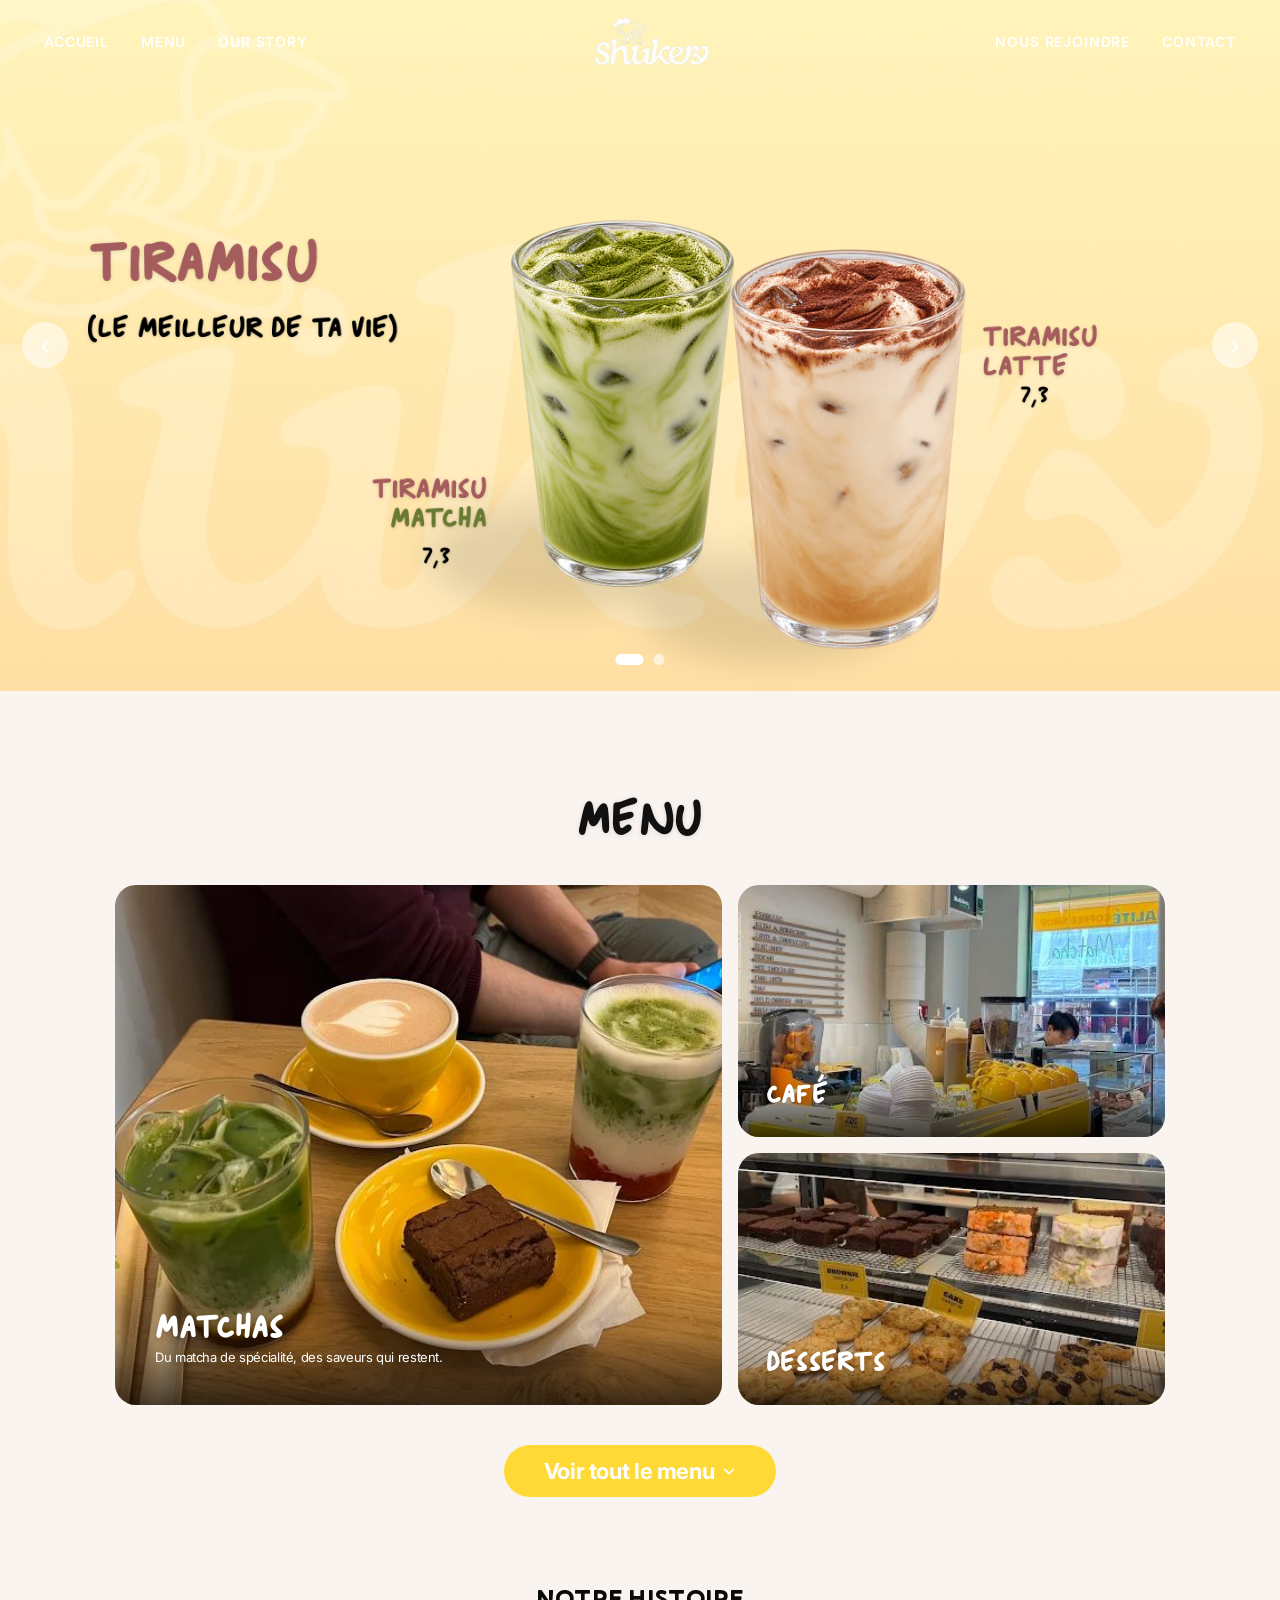
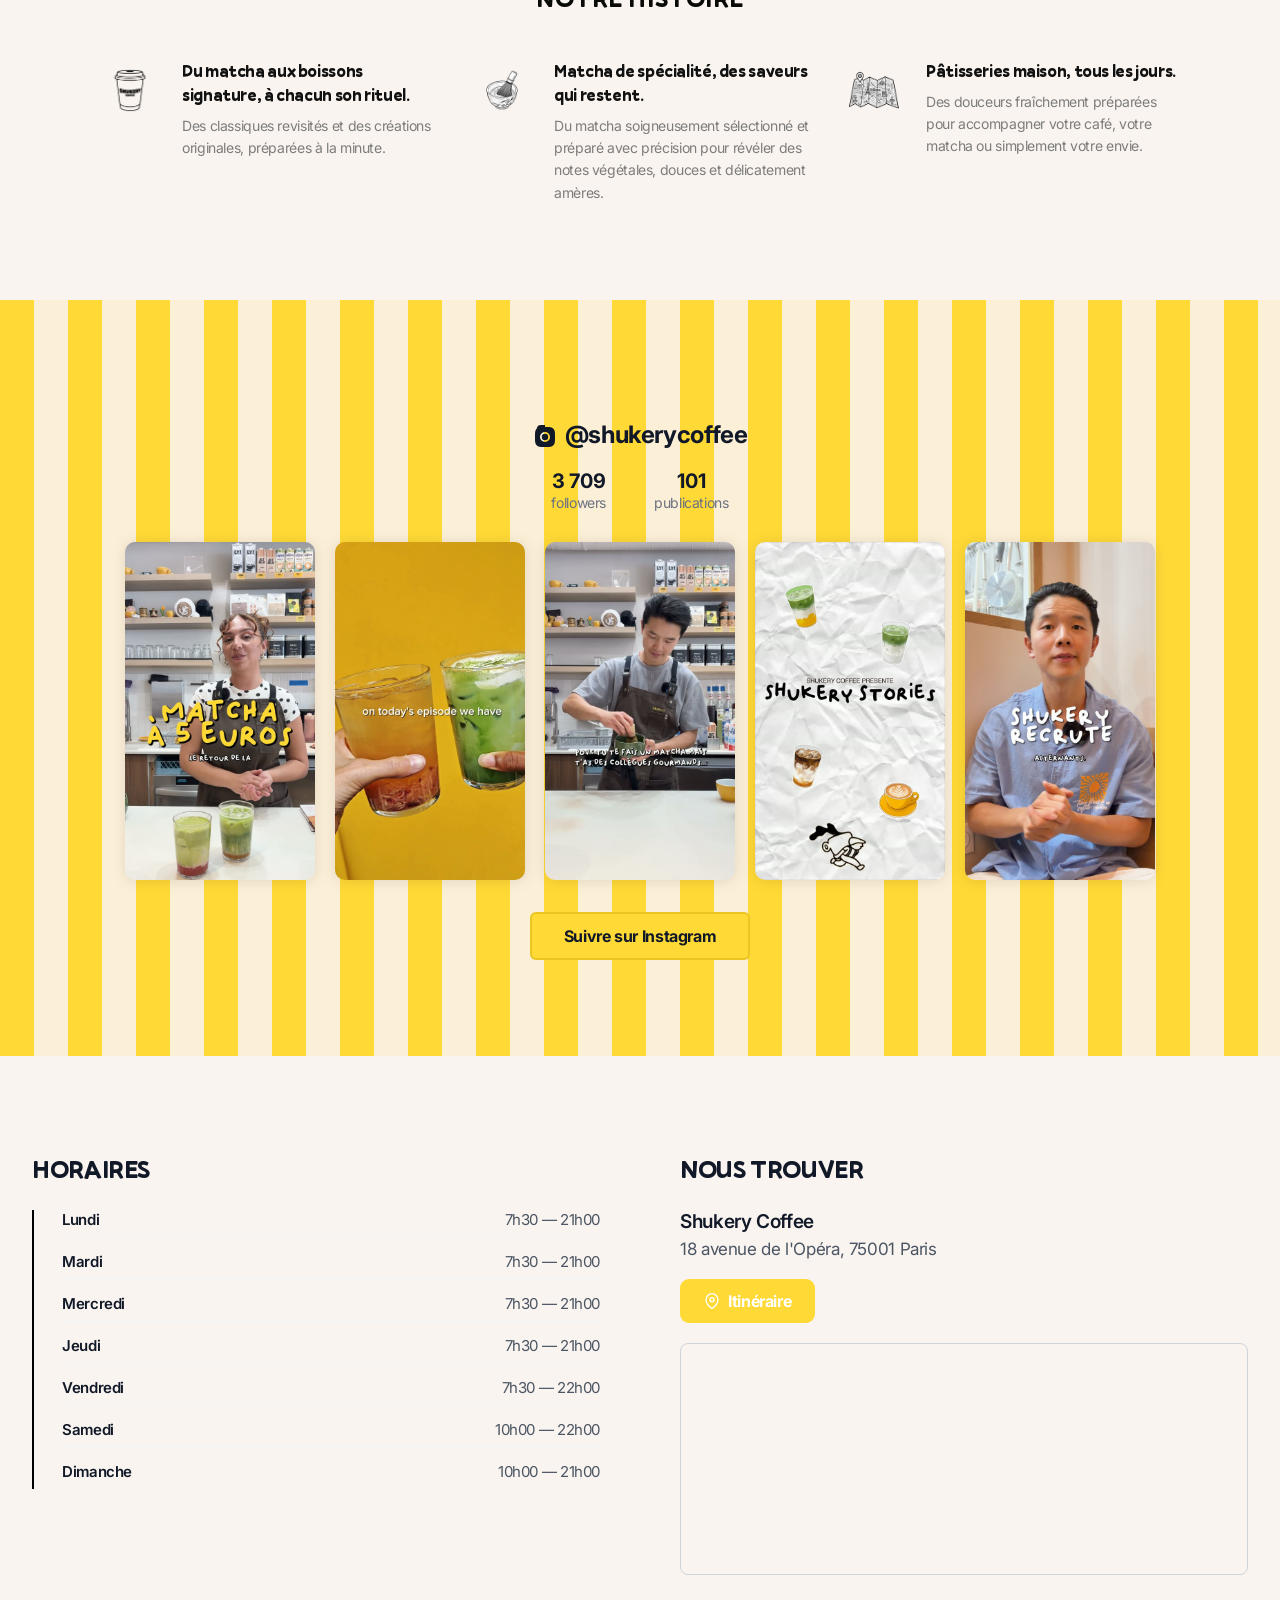
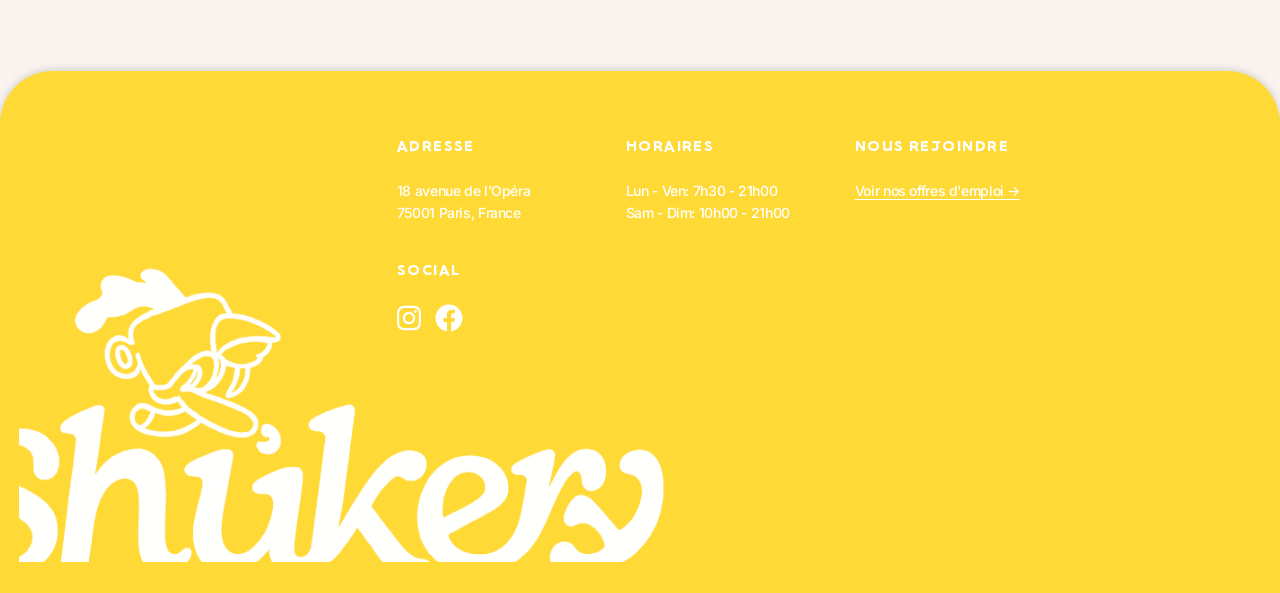
==== index.html @ 0cf53f8f "Footer : ajout colonne "Nous rejoindre" (lien vers page recrutement) - Nouvelle colonne "Nous rejoin" ====
<!DOCTYPE html>
<html lang="fr">

<head>
	<meta charset="UTF-8">
	<meta name="viewport" content="width=device-width, initial-scale=1.0">
	<title>Shukery Coffee — Café de spécialité, Paris</title>
	<meta name="description" content="Shukery Coffee — café de spécialité et pâtisseries maison, 18 avenue de l'Opéra, Paris.">
	<link rel="icon" href="data:image/svg+xml,%3Csvg xmlns='http://www.w3.org/2000/svg' viewBox='0 0 48 48'%3E%3Crect width='48' height='48' rx='12' fill='%23FFD936'/%3E%3Cpath d='M12 15h24l-2.6 20A5 5 0 0 1 28.5 39h-9a5 5 0 0 1-4.9-4L12 15Z' fill='%23fff'/%3E%3C/svg%3E">
	<link rel="preconnect" href="https://fonts.googleapis.com">
	<link rel="preconnect" href="https://fonts.gstatic.com" crossorigin>
	<link href="https://fonts.googleapis.com/css2?family=Fredoka:wght@500;600;700&family=Inter:wght@400;500;600;700&display=swap" rel="stylesheet">
	<link rel="stylesheet" href="style.css">
</head>

<body class="sk-page">

	<header class="sk-header sk-header--overlay">
		<nav class="sk-nav" id="navbar">
			<ul class="sk-nav-links">
				<li><a href="#accueil">Accueil</a></li>
				<li><a href="menu.html">Menu</a></li>
				<li><a href="#histoire">Our Story</a></li>
			</ul>

			<a href="#accueil" class="sk-brand">
				<img src="assets/figma/logo-nav-white.png" alt="Shukery Coffee">
			</a>

			<ul class="sk-nav-links">
				<li><a href="equipe.html">Nous rejoindre</a></li>
				<li><a href="#contact">Contact</a></li>
			</ul>

			<button class="sk-nav-toggle" id="navToggle" aria-label="Ouvrir le menu" aria-expanded="false">
				<span></span><span></span><span></span>
			</button>
			<ul class="nav-links" id="navLinks">
				<li><a href="#accueil">Accueil</a></li>
				<li><a href="menu.html">Menu</a></li>
				<li><a href="#histoire">Our Story</a></li>
				<li><a href="equipe.html">Nous rejoindre</a></li>
				<li><a href="#contact">Contact</a></li>
			</ul>
		</nav>
	</header>

	<!-- ================= HERO ================= -->
	<section class="sk-hero" id="accueil">
		<div class="sk-hero-slider" id="skHeroSlider">

			<!-- SLIDE 1 — Tiramisu (jaune) -->
			<div class="sk-hero-slide sk-hero-slide--yellow is-active">
				<picture>
					<source media="(max-width:640px)" srcset="assets/figma/hero-banner-tiramisu-mobile.png">
					<img class="sk-hero-banner" src="assets/figma/hero-banner-tiramisu.png" alt="Tiramisu (le meilleur de ta vie) — Tiramisu Matcha 7,3, Tiramisu Latte 7,3">
				</picture>
			</div>

			<!-- SLIDE 2 — Homemade Peach (rose, édition limitée) -->
			<div class="sk-hero-slide sk-hero-slide--peach">
				<picture>
					<source media="(max-width:640px)" srcset="assets/figma/hero-banner-peach-mobile.png">
					<img class="sk-hero-banner" src="assets/figma/hero-banner-peach.png" alt="Homemade Peach, édition limitée — Matcha Latte Pêche, Thé Jasmin Pêche, Limon-Ade Pêche">
				</picture>
			</div>

			<button class="sk-hero-arrow sk-hero-arrow--prev" id="skHeroPrev" aria-label="Slide précédente">&#8249;</button>
			<button class="sk-hero-arrow sk-hero-arrow--next" id="skHeroNext" aria-label="Slide suivante">&#8250;</button>
			<div class="sk-hero-dots" id="skHeroDots"></div>
		</div>
	</section>

	<!-- ================= MENU ================= -->
	<section class="sk-menu-teaser" id="carte">
		<h2>Menu</h2>
		<div class="sk-menu-teaser-grid">
			<a href="menu.html" class="sk-menu-teaser-tile sk-menu-teaser-tile--big">
				<img src="assets/figma/home/menu-matchas.jpg" alt="">
				<div class="sk-menu-teaser-label">
					<h3>Matchas</h3>
					<p>Du matcha de spécialité, des saveurs qui restent.</p>
				</div>
			</a>
			<a href="menu.html" class="sk-menu-teaser-tile">
				<img src="assets/figma/home/menu-cafe.jpg" alt="">
				<div class="sk-menu-teaser-label"><h3>Café</h3></div>
			</a>
			<a href="menu.html" class="sk-menu-teaser-tile">
				<img src="assets/figma/home/menu-desserts.jpg" alt="">
				<div class="sk-menu-teaser-label"><h3>Desserts</h3></div>
			</a>
		</div>
		<a href="menu.html" class="sk-btn sk-btn--yellow-lg sk-menu-teaser-btn">
			Voir tout le menu
			<svg viewBox="0 0 16 16" fill="none" stroke="currentColor" stroke-width="2" stroke-linecap="round" stroke-linejoin="round"><path d="M6 3l5 5-5 5"/></svg>
		</a>
	</section>

	<!-- ================= NOTRE HISTOIRE ================= -->
	<section class="sk-histoire" id="histoire">
		<div class="sk-container">
			<h2>NOTRE HISTOIRE</h2>
			<div class="sk-histoire-grid">
				<div class="sk-histoire-item">
					<img src="assets/figma/icon-cup.png" alt="">
					<div>
						<h4>Du matcha aux boissons signature, à chacun son rituel.</h4>
						<p>Des classiques revisités et des créations originales, préparées à la minute.</p>
					</div>
				</div>
				<div class="sk-histoire-item">
					<img src="assets/figma/icon-whisk.png" alt="">
					<div>
						<h4>Matcha de spécialité, des saveurs qui restent.</h4>
						<p>Du matcha soigneusement sélectionné et préparé avec précision pour révéler des notes végétales, douces et délicatement amères.</p>
					</div>
				</div>
				<div class="sk-histoire-item">
					<img src="assets/figma/icon-pastry.png" alt="">
					<div>
						<h4>Pâtisseries maison, tous les jours.</h4>
						<p>Des douceurs fraîchement préparées pour accompagner votre café, votre matcha ou simplement votre envie.</p>
					</div>
				</div>
			</div>
		</div>
	</section>

	<!-- ================= INSTAGRAM ================= -->
	<section class="sk-insta">
		<div class="sk-insta-inner">
			<p class="sk-insta-handle">
				<svg viewBox="0 0 24 24" fill="currentColor"><path d="M12 2c2.7 0 3.05.01 4.12.06 1.07.05 1.8.22 2.43.47.66.26 1.22.6 1.77 1.15.55.55.9 1.11 1.15 1.77.25.63.42 1.36.47 2.43.05 1.07.06 1.42.06 4.12s-.01 3.05-.06 4.12c-.05 1.07-.22 1.8-.47 2.43a4.9 4.9 0 0 1-1.15 1.77 4.9 4.9 0 0 1-1.77 1.15c-.63.25-1.36.42-2.43.47-1.07.05-1.42.06-4.12.06s-3.05-.01-4.12-.06c-1.07-.05-1.8-.22-2.43-.47a4.9 4.9 0 0 1-1.77-1.15 4.9 4.9 0 0 1-1.15-1.77c-.25-.63-.42-1.36-.47-2.43C2.01 15.05 2 14.7 2 12s.01-3.05.06-4.12c.05-1.07.22-1.8.47-2.43.26-.66.6-1.22 1.15-1.77A4.9 4.9 0 0 1 5.45.53C6.08.28 6.81.11 7.88.06 8.95.01 9.3 0 12 0zm0 5a5 5 0 1 0 0 10 5 5 0 0 0 0-10zm0 8.2a3.2 3.2 0 1 1 0-6.4 3.2 3.2 0 0 1 0 6.4zm5.2-8.4a1.2 1.2 0 1 1-2.4 0 1.2 1.2 0 0 1 2.4 0z" transform="translate(0 2)"/></svg>
				@shukerycoffee
			</p>
			<div class="sk-insta-stats">
				<div><b>3 709</b><span>followers</span></div>
				<div><b>101</b><span>publications</span></div>
			</div>
			<div class="sk-insta-grid">
				<a href="https://www.instagram.com/shukerycoffee/" target="_blank" rel="noopener"><img src="assets/figma/bg1.png" alt="Post Instagram Shukery Coffee"></a>
				<a href="https://www.instagram.com/shukerycoffee/" target="_blank" rel="noopener"><img src="assets/figma/bg2.png" alt="Post Instagram Shukery Coffee"></a>
				<a href="https://www.instagram.com/shukerycoffee/" target="_blank" rel="noopener"><img src="assets/figma/bg3.png" alt="Post Instagram Shukery Coffee"></a>
				<a href="https://www.instagram.com/shukerycoffee/" target="_blank" rel="noopener"><img src="assets/figma/bg4.png" alt="Post Instagram Shukery Coffee"></a>
				<a href="https://www.instagram.com/shukerycoffee/" target="_blank" rel="noopener"><img src="assets/figma/bg5.png" alt="Post Instagram Shukery Coffee"></a>
				<div class="sk-insta-grid-placeholder" aria-hidden="true"></div>
			</div>
			<a href="https://www.instagram.com/shukerycoffee/" target="_blank" rel="noopener" class="sk-btn sk-btn--yellow">Suivre sur Instagram</a>
		</div>
	</section>

	<!-- ================= HORAIRES & NOUS TROUVER ================= -->
	<section class="sk-info" id="horaires">
		<div>
			<h2>Horaires</h2>
			<ul class="sk-hours">
				<li><span>Lundi</span><span>7h30 — 21h00</span></li>
				<li><span>Mardi</span><span>7h30 — 21h00</span></li>
				<li><span>Mercredi</span><span>7h30 — 21h00</span></li>
				<li><span>Jeudi</span><span>7h30 — 21h00</span></li>
				<li><span>Vendredi</span><span>7h30 — 22h00</span></li>
				<li><span>Samedi</span><span>10h00 — 22h00</span></li>
				<li><span>Dimanche</span><span>10h00 — 21h00</span></li>
			</ul>
		</div>
		<div class="sk-find" id="contact">
			<h2>Nous trouver</h2>
			<address>
				<span class="name">Shukery Coffee</span>
				<span class="addr">18 avenue de l'Opéra, 75001 Paris</span>
			</address>
			<a href="https://www.google.com/maps/search/?api=1&query=18+avenue+de+l%27Op%C3%A9ra%2C+75001+Paris%2C+France" target="_blank" rel="noopener" class="sk-btn sk-btn--yellow-pill">
				<svg viewBox="0 0 24 24" fill="none" stroke="currentColor" stroke-width="2" stroke-linecap="round" stroke-linejoin="round" style="width:16px;height:16px;"><path d="M21 10c0 7-9 13-9 13s-9-6-9-13a9 9 0 0 1 18 0z"/><circle cx="12" cy="10" r="3"/></svg>
				Itinéraire
			</a>
			<div class="sk-map-embed">
				<iframe src="https://www.google.com/maps?q=Shukery+Coffee,+18+avenue+de+l%27Op%C3%A9ra,+75001+Paris,+France&output=embed" loading="lazy" referrerpolicy="no-referrer-when-downgrade" aria-label="Localisation de Shukery Coffee sur Google Maps"></iframe>
			</div>
		</div>
	</section>

	<!-- ================= FOOTER ================= -->
	<footer class="sk-footer" id="rejoindre">
		<img class="sk-footer-illus" src="assets/figma/footer-illustration.png" alt="">
		<div class="sk-footer-cols">
			<div class="sk-footer-col">
				<h4>Adresse</h4>
				<p>18 avenue de l'Opéra<br>75001 Paris, France</p>
			</div>
			<div class="sk-footer-col">
				<h4>Horaires</h4>
				<p>Lun - Ven: 7h30 - 21h00<br>Sam - Dim: 10h00 - 21h00</p>
			</div>
			<div class="sk-footer-col">
				<h4>Nous rejoindre</h4>
				<p><a class="sk-footer-link" href="equipe.html">Voir nos offres d'emploi →</a></p>
			</div>
			<div class="sk-footer-col">
				<h4>Social</h4>
				<div class="sk-footer-social">
					<a href="https://www.instagram.com/shukerycoffee/" target="_blank" rel="noopener" aria-label="Instagram">
						<img src="assets/figma/icon-instagram.svg" alt="">
					</a>
					<a href="#" target="_blank" rel="noopener" aria-label="Facebook">
						<img src="assets/figma/icon-facebook.svg" alt="">
					</a>
				</div>
			</div>
		</div>
	</footer>

	<script src="script.js"></script>
</body>

</html>
---- style.css ----
/* =========================================================
   Design tokens + reset de base
   ========================================================= */
:root{
  --font: 'Pretendard', -apple-system, 'Malgun Gothic', sans-serif;
}

*{ box-sizing: border-box; }
html{ scroll-behavior: smooth; }
body{
  margin:0;
  font-family: var(--font);
  font-size:15px;
  letter-spacing: -0.025em;
  -webkit-font-smoothing: antialiased;
  overflow-x: hidden;
}
img{ max-width:100%; display:block; }
a{ color: inherit; text-decoration:none; }
ul{ list-style:none; margin:0; padding:0; }
h1,h2,h3,h4{ margin:0; font-weight:600; }

/* Nav mobile : masquée par défaut, l'overlay .sk-nav .nav-links (plus bas) gère son affichage sous 980px */
.nav-links{ display:none; }

/* =========================================================
   SHUKERY — page d'accueil (implémentation Figma)
   Classes préfixées .sk- pour ne pas affecter le reste du site.
   ========================================================= */
@font-face{ font-family:'Anitype Journal'; src:url('assets/fonts/AnitypeJournal.otf') format('opentype'); font-weight:400; font-display:swap; }
@font-face{ font-family:'Pally Variable'; src:url('assets/fonts/PallyVariable.ttf') format('truetype'); font-weight:100 900; font-display:swap; }

.sk-page{ font-family:'Inter', var(--font); background:#F9F4EF; color:#111827; padding-top:0; }
.sk-page h1, .sk-page h2, .sk-page h3, .sk-page h4{ font-family:'Pally Variable', 'Fredoka', var(--font); font-weight:700; margin:0; }
.sk-container{ max-width:1280px; margin:0 auto; padding:0 32px; }
.sk-btn{ display:inline-flex; align-items:center; justify-content:center; gap:8px; font-family:'Inter', var(--font); font-weight:700; font-size:16px; border-radius:55px; padding:16px 32px; border:none; cursor:pointer; transition:transform .15s ease, box-shadow .15s ease; white-space:nowrap; }
.sk-btn:hover{ transform:translateY(-2px); }
.sk-btn--yellow{ background:#FFD936; color:#111827; border:2px solid rgba(207,170,9,.42); border-radius:6px; padding:12px 32px; }
.sk-btn--yellow-pill{ background:#FFD936; color:#fff; border-radius:9px; padding:12px 24px; font-size:16px; }
.sk-btn--yellow-lg{ background:#FFD936; color:#fff; border-radius:44px; padding:13px 40px; font-size:22px; }
.sk-btn--yellow-lg svg{ width:14px; height:14px; transform:rotate(90deg); }

/* HEADER — bannière desktop compacte + watermark abeille */
.sk-header{ background:#FFD936; position:relative; z-index:20; overflow:hidden; }
/* Accueil : header transparent en overlay -> prend la couleur de la slide active */
.sk-header--overlay{ position:absolute; top:0; left:0; right:0; z-index:30; background:transparent; overflow:visible; }
.sk-header--overlay::before{ display:none; }
.sk-header::before{ content:""; position:absolute; left:22px; top:-34px; width:330px; height:180px; background:url('assets/figma/logo-nav-white.png') no-repeat left top; background-size:contain; opacity:.13; pointer-events:none; z-index:0; }
.sk-nav{ position:relative; z-index:1; max-width:1280px; margin:0 auto; padding:15px 44px; display:flex; align-items:center; justify-content:space-between; gap:16px; }
.sk-nav-links{ display:flex; gap:32px; list-style:none; margin:0; padding:0; }
.sk-nav-links a{ font-family:'Inter', var(--font); font-weight:600; font-size:14px; letter-spacing:.06em; text-transform:uppercase; color:#fff; }
.sk-nav-links a:hover{ opacity:.75; }
.sk-brand img{ height:52px; width:auto; display:block; }
.sk-nav-toggle{ display:none; flex-direction:column; gap:5px; background:none; border:none; cursor:pointer; padding:6px; }
.sk-nav-toggle span{ width:22px; height:2px; background:#fff; border-radius:2px; }

/* HERO — bannières exportées telles quelles depuis Figma (2x, sans la nav qui reste en overlay au-dessus) */
.sk-hero{ position:relative; background:#FFD936; overflow:hidden; }
.sk-hero-slide.sk-hero-slide--yellow{ background:linear-gradient(180deg,#FFF4BB 0%,#FFDFA4 100%); }
.sk-hero-slide.sk-hero-slide--peach{ background:linear-gradient(180deg,#FFBBD1 0%,#FDD68D 100%); }

/* Slider — flèches + points */
.sk-hero-arrow{ position:absolute; top:50%; transform:translateY(-50%); z-index:6; width:46px; height:46px; border-radius:50%;
  border:none; background:rgba(255,255,255,.55); color:#fff; font-size:28px; line-height:1; cursor:pointer;
  display:flex; align-items:center; justify-content:center; backdrop-filter:blur(2px); transition:background .15s ease; }
.sk-hero-arrow:hover{ background:rgba(255,255,255,.85); color:#F17E9E; }
.sk-hero-arrow--prev{ left:22px; } .sk-hero-arrow--next{ right:22px; }
.sk-hero-dots{ position:absolute; left:50%; bottom:26px; transform:translateX(-50%); z-index:6; display:flex; gap:10px; }
.sk-hero-dots button{ width:11px; height:11px; padding:0; border:none; border-radius:50%; background:rgba(255,255,255,.6); cursor:pointer; transition:width .2s ease, background .2s ease; }
.sk-hero-dots button.is-active{ width:28px; border-radius:6px; background:#fff; }
.sk-hero-slider{ position:relative; background:transparent; }
.sk-hero-slide{ position:absolute; inset:0; z-index:1; opacity:0; visibility:hidden; transition:opacity 1.2s ease-in-out; background:transparent; }
.sk-hero-slide.is-active{ position:relative; opacity:1; visibility:visible; z-index:2; }
.sk-hero-slide picture{ display:block; }
.sk-hero-banner{ display:block; width:100%; height:auto; max-width:1440px; margin:0 auto; }

/* MENU (teaser photos + link to menu.html) */
.sk-menu-teaser{ background:#F9F4EF; padding:96px 32px 44px; text-align:center; }
.sk-menu-teaser h2{ font-family:'Anitype Journal', 'Fredoka', var(--font); font-weight:400; font-size:clamp(32px,4.5vw,48px); color:#111; text-shadow:0 1px 5px rgba(0,0,0,.12); margin-bottom:40px; }
.sk-menu-teaser-grid{ max-width:1050px; height:520px; margin:0 auto 40px; display:grid; grid-template-columns:1.42fr 1fr; grid-template-rows:1fr 1fr; gap:16px; }
.sk-menu-teaser-tile{ position:relative; display:block; border-radius:21px; overflow:hidden; }
.sk-menu-teaser-tile img{ width:100%; height:100%; object-fit:cover; }
.sk-menu-teaser-tile--big{ grid-row:1 / 3; }
.sk-menu-teaser-label{ position:absolute; left:0; right:0; bottom:0; padding:32px 28px 24px; text-align:left; background:linear-gradient(to top, rgba(0,0,0,.7), rgba(0,0,0,.2) 50%, transparent); }
.sk-menu-teaser-label h3{ font-family:'Anitype Journal', 'Fredoka', var(--font); font-weight:400; font-size:28px; color:#fff; text-shadow:0 1px 5px rgba(0,0,0,.12); margin-bottom:4px; }
.sk-menu-teaser-label p{ font-family:'Inter', var(--font); font-size:13px; color:#fff; margin:0; }
.sk-menu-teaser-tile--big .sk-menu-teaser-label{ padding:40px; }
.sk-menu-teaser-tile--big .sk-menu-teaser-label h3{ font-size:34px; }
.sk-menu-teaser-btn{ display:inline-flex; }

/* NOTRE HISTOIRE */
.sk-histoire{ background:#F9F4EF; padding:40px 0 96px; }
.sk-histoire h2{ text-align:center; font-size:26px; color:#0a0a09; margin-bottom:44px; letter-spacing:.02em; }
.sk-histoire-grid{ display:flex; gap:32px; flex-wrap:wrap; justify-content:center; }
.sk-histoire-item{ display:flex; gap:20px; max-width:340px; flex:1 1 280px; }
.sk-histoire-item img{ width:64px; height:64px; object-fit:contain; flex-shrink:0; }
.sk-histoire-item h4{ font-size:17px; color:#111; margin-bottom:8px; }
.sk-histoire-item p{ font-size:14px; color:#7d7d7d; line-height:1.6; margin:0; }

/* HORAIRES / NOUS TROUVER */
.sk-info{ padding:96px 32px; max-width:1280px; margin:0 auto; display:grid; grid-template-columns:1fr 1fr; gap:80px; }
.sk-info h2{ font-size:26px; text-transform:uppercase; color:#111827; margin-bottom:24px; }
.sk-hours{ list-style:none; margin:0; padding:0; border-left:2px solid #000; padding-left:28px; display:flex; flex-direction:column; gap:14px; }
.sk-hours li{ display:flex; justify-content:space-between; border-bottom:1px solid #f3f4f6; padding-bottom:8px; font-size:15px; }
.sk-hours li:last-child{ border-bottom:none; }
.sk-hours li span:first-child{ font-family:'Inter', var(--font); font-weight:600; color:#111827; }
.sk-hours li span:last-child{ color:#4b5563; }
.sk-find address{ font-style:normal; margin-bottom:20px; }
.sk-find address .name{ display:block; font-size:19px; font-weight:600; color:#111827; margin-bottom:6px; font-family:'Inter', var(--font); }
.sk-find address .addr{ display:block; font-size:17px; color:#4b5563; }
.sk-map-embed{ border:1px solid #d1d5db; border-radius:8px; overflow:hidden; margin-top:20px; }
.sk-map-embed iframe{ display:block; width:100%; height:230px; border:0; }

/* INSTAGRAM */
.sk-insta{ position:relative; padding:96px 32px; overflow:hidden;
  background-image: repeating-linear-gradient(90deg, #FFD936 0 34px, #FBEFD8 34px 68px); }
.sk-insta-inner{ position:relative; z-index:1; max-width:1120px; margin:0 auto; display:flex; flex-direction:column; align-items:center; }
.sk-insta-handle{ display:flex; align-items:center; gap:8px; font-size:24px; font-weight:700; color:#111827; margin-bottom:6px; font-family:'Inter', var(--font); }
.sk-insta-handle svg{ width:24px; height:24px; }
.sk-insta-stats{ display:flex; gap:48px; margin:14px 0 30px; }
.sk-insta-stats div{ text-align:center; }
.sk-insta-stats b{ display:block; font-size:20px; font-weight:700; color:#111827; }
.sk-insta-stats span{ font-size:14px; color:#6b7280; }
.sk-insta-grid{ display:grid; grid-template-columns:repeat(5, minmax(0,190px)); justify-content:center; gap:20px; margin-bottom:32px; filter:drop-shadow(0 1px 7px rgba(0,0,0,.1)); width:100%; }
.sk-insta-grid a{ display:block; width:100%; aspect-ratio:9/16; border-radius:10px; overflow:hidden; }
.sk-insta-grid img{ display:block; width:100%; height:100%; object-fit:cover; }
.sk-insta-grid-placeholder{ display:none; }

/* FOOTER */
.sk-footer{ position:relative; background:#FFD936; border-radius:53px 53px 0 0; padding:64px 32px 0; overflow:hidden; box-shadow:0 -1px 9px rgba(0,0,0,.17); min-height:522px; }
.sk-footer-illus{ position:absolute; left:1.5%; bottom:6%; width:min(54%,760px); height:auto; max-width:none; pointer-events:none; }
.sk-footer-cols{ position:relative; z-index:1; display:flex; justify-content:flex-start; padding-left:30%; gap:34px; flex-wrap:wrap; }
.sk-footer-col{ width:195px; flex-shrink:0; }
.sk-footer-col h4{ font-size:16px; letter-spacing:.09em; text-transform:uppercase; color:#fff; margin-bottom:24px; }
.sk-footer-col p{ font-size:14px; color:#fff; line-height:1.6; margin:0; font-family:'Inter', var(--font); font-weight:500; }
.sk-footer-link{ color:#fff; text-decoration:underline; text-underline-offset:3px; transition:opacity .15s ease; }
.sk-footer-link:hover{ opacity:.78; }
.sk-footer-social{ display:flex; gap:14px; align-items:center; }
.sk-footer-social img{ height:28px; width:auto; }
.sk-footer-social a:hover{ opacity:.75; }

@media (max-width:980px){
  .sk-nav-links{ display:none; }
  .sk-nav-toggle{ display:flex; }

  /* Menu mobile Shukery — overlay plein écran (remplace le drawer sombre legacy) */
  .sk-brand{ position:relative; z-index:50; }
  .sk-nav-toggle{ position:relative; z-index:50; }
  .sk-nav-toggle span{ transition:transform .25s ease, opacity .2s ease; }
  .sk-nav-toggle[aria-expanded="true"] span:nth-child(1){ transform:translateY(7px) rotate(45deg); }
  .sk-nav-toggle[aria-expanded="true"] span:nth-child(2){ opacity:0; }
  .sk-nav-toggle[aria-expanded="true"] span:nth-child(3){ transform:translateY(-7px) rotate(-45deg); }
  .sk-nav .nav-links{
    position:fixed; inset:0; z-index:40; margin:0; width:100%;
    display:flex; flex-direction:column; align-items:center; justify-content:center; gap:6px;
    padding:90px 24px 40px; background:#FFD936;
    transform:translateY(-100%); opacity:0; visibility:hidden;
    transition:transform .35s ease, opacity .25s ease, visibility 0s linear .35s;
  }
  .sk-nav .nav-links.is-open{ transform:translateY(0); opacity:1; visibility:visible; transition:transform .35s ease, opacity .25s ease; }
  .sk-nav .nav-links a{ display:block; padding:12px 20px; text-align:center; color:#fff;
    font-family:'Anitype Journal','Fredoka',var(--font); font-weight:400; font-size:28px;
    letter-spacing:.03em; text-transform:uppercase; }
  .sk-nav .nav-links a:hover{ opacity:.8; }
  .sk-nav .nav-links a.is-active{ border-bottom:3px solid #fff; padding-bottom:4px; }

  .sk-info{ grid-template-columns:1fr; gap:50px; }
  .sk-menu-teaser-grid{ height:400px; gap:12px; }
  .sk-menu-teaser-label{ padding:20px 18px 16px; }
  .sk-menu-teaser-label h3{ font-size:20px; }
  .sk-menu-teaser-tile--big .sk-menu-teaser-label{ padding:26px; }
  .sk-menu-teaser-tile--big .sk-menu-teaser-label h3{ font-size:24px; }
  .sk-menu-teaser-label p{ font-size:11px; }
  .sk-footer-cols{ padding-left:0; padding-top:28px; }
  .sk-footer-col{ width:auto; }
  .sk-footer{ min-height:0; padding-top:0; }
  .sk-footer-illus{ position:relative; display:block; width:78%; max-width:360px; height:130px; object-fit:cover; object-position:14% 22%; margin:36px auto 0; }
}
@media (max-width:640px){
  .sk-header::before{ display:none; }
  .sk-hero-arrow{ display:none; }
  .sk-nav{ padding:14px 20px; }
  .sk-brand img{ height:46px; }
  .sk-hero-slider{ min-height:0; }
  .sk-container{ padding:0 20px; }
  .sk-menu-teaser{ padding:56px 20px; }
  .sk-info{ padding:56px 20px 60px; }
  .sk-insta{ padding:64px 20px; }
  .sk-insta-grid{ grid-template-columns:repeat(3, minmax(0,1fr)); gap:10px; }
  .sk-insta-grid-placeholder{ display:block; aspect-ratio:9/16; border-radius:10px; background:rgba(255,255,255,.35); border:2px dashed rgba(0,0,0,.15); }
  .sk-footer{ border-radius:32px 32px 0 0; padding:40px 20px 30px; min-height:0; }
  .sk-footer-illus{ width:88%; max-width:280px; height:104px; margin:0 auto; }
  .sk-footer-cols{ padding-top:28px; padding-left:0; flex-direction:column; gap:28px; }
  .sk-footer-col{ width:100%; }
}

/* NAV — active link */
.sk-nav-links a.is-active,
.nav-links a.is-active{ border-bottom:2px solid #fff; padding-bottom:2px; }

/* ================= PAGE MENU (carte — sidebar + sections) ================= */
.sk-cm{ background:#F7F1E7; }
.sk-cm-wrap{ max-width:1280px; margin:0 auto; display:grid; grid-template-columns:250px 1fr; align-items:start; }

/* Sidebar catégories */
.sk-cm-side{ position:sticky; top:0; align-self:start; padding:40px 24px 56px; }
.sk-cm-cat{ list-style:none; margin:0 0 26px; padding:0; display:flex; flex-direction:column; gap:4px; }
.sk-cm-cat a{ display:flex; align-items:center; gap:14px; padding:11px 16px; border-radius:12px; font-family:'Pally Variable','Fredoka',var(--font); font-weight:600; font-size:15px; letter-spacing:.05em; text-transform:uppercase; color:#5a5a56; transition:background .15s ease, color .15s ease; }
.sk-cm-cat a:hover{ background:#fff; }
.sk-cm-cat a.is-active{ background:#FCEFB8; color:#1a1a1a; }
.sk-cm-cat .ico{ width:22px; text-align:center; font-size:18px; line-height:1; }

/* Carte Formule Midi */
.sk-cm-formule{ background:#FFD936; border-radius:18px; padding:22px 22px 24px; box-shadow:0 1px 2px rgba(0,0,0,.06); }
.sk-cm-formule h4{ font-family:'Pally Variable',var(--font); font-weight:700; font-size:18px; text-transform:uppercase; letter-spacing:.03em; color:#1a1a1a; margin:0 0 8px; }
.sk-cm-formule p{ font-family:'Inter',var(--font); font-size:13.5px; line-height:1.5; color:#6a5410; margin:0 0 18px; }
.sk-cm-formule-btn{ display:inline-block; background:#111; color:#fff; font-family:'Inter',var(--font); font-weight:600; font-size:13px; padding:9px 18px; border-radius:9px; transition:opacity .15s ease; }
.sk-cm-formule-btn:hover{ opacity:.85; }

/* Contenu */
.sk-cm-main{ border-left:1px solid #e6ddcd; padding:44px 48px 76px; min-height:60vh; }
.sk-cm-section{ margin-bottom:60px; scroll-margin-top:16px; }
.sk-cm-section:last-child{ margin-bottom:0; }
.sk-cm-band{ display:inline-block; font-family:'Anitype Journal','Fredoka',var(--font); font-weight:400; font-size:clamp(22px,2.4vw,30px); letter-spacing:.04em; text-transform:uppercase; color:#fff; padding:12px 32px; border-radius:14px; margin-bottom:38px; }
.sk-cm-band--yellow{ background:#FFD936; color:#93701f; }
.sk-cm-band--green{ background:#31524B; }
.sk-cm-band--purple{ background:#7346A5; }
.sk-cm-band--pink{ background:#D2516B; }
.sk-cm-band--orange{ background:#EC9B3D; }

.sk-cm-grid{ display:grid; grid-template-columns:repeat(4,1fr); gap:32px 22px; }
.sk-cm-grid--6{ grid-template-columns:repeat(3,1fr); }
.sk-cm-item{ text-align:center; }
.sk-cm-item img{ width:100%; max-width:150px; height:180px; object-fit:contain; margin:0 auto 14px; filter:drop-shadow(0 12px 16px rgba(0,0,0,.12)); }
.sk-cm-grid--6 .sk-cm-item img{ max-width:170px; height:150px; object-fit:cover; border-radius:16px; }
.sk-cm-item h4{ font-family:'Poppins','Inter',var(--font); font-weight:700; font-size:13.5px; line-height:1.3; text-transform:uppercase; color:#1a1a1a; letter-spacing:-.01em; margin:0 0 6px; }
.sk-cm-item h4 .accent-green{ color:#31524B; }
.sk-cm-item h4 .accent-purple{ color:#7346A5; }
.sk-cm-item h4 .accent-pink{ color:#D2516B; }
.sk-cm-item h4 .accent-orange{ color:#D9812A; }
.sk-cm-price{ display:block; font-family:'Poppins','Inter',var(--font); font-weight:600; font-size:15px; color:#1a1a1a; }

@media (max-width:1080px){
  .sk-cm-main{ padding:40px 32px 60px; }
  .sk-cm-grid{ gap:26px 16px; }
}
@media (max-width:860px){
  .sk-cm-wrap{ grid-template-columns:1fr; }
  .sk-cm-side{ position:static; padding:26px 20px 6px; }
  .sk-cm-cat{ flex-flow:row wrap; gap:8px; margin-bottom:18px; }
  .sk-cm-cat a{ padding:8px 14px; font-size:14px; }
  .sk-cm-main{ border-left:none; border-top:1px solid #e6ddcd; padding:32px 20px 56px; }
}
@media (max-width:640px){
  .sk-cm-grid, .sk-cm-grid--6{ grid-template-columns:1fr 1fr; gap:26px 14px; }
  .sk-cm-item img{ height:150px; }
  .sk-cm-grid--6 .sk-cm-item img{ height:130px; }
  .sk-cm-band{ font-size:18px; padding:9px 20px; margin-bottom:24px; }
}

/* ================= PAGE ÉQUIPE & RECRUTEMENT ================= */
.sk-eq-title{ text-align:center; font-family:'Anitype Journal', 'Fredoka', var(--font); font-weight:400; font-size:clamp(44px,7vw,80px); color:#111; text-shadow:0 1px 5px rgba(0,0,0,.12); margin:0; padding:52px 32px 0; background:#F9F4EF; }

.sk-eq-intro{ max-width:1280px; margin:0 auto; padding:64px 32px 120px; display:grid; grid-template-columns:1fr 1fr; gap:80px; align-items:center; background:#F9F4EF; font-family:'Outfit', var(--font); }
.sk-eq-collage{ position:relative; width:100%; aspect-ratio:1/1.05; }
.sk-eq-photo{ position:absolute; width:56%; height:auto; border-radius:2px; background:#fff; padding:12px 12px 40px; box-shadow:0 10px 25px rgba(0,0,0,.15); object-fit:cover; }
.sk-eq-photo--1{ right:2%; top:0; width:42%; transform:rotate(10deg); z-index:2; }
.sk-eq-photo--2{ left:2%; top:16%; width:48%; z-index:1; }
.sk-eq-photo--3{ right:0; bottom:0; width:54%; transform:rotate(-5deg); z-index:3; }

.sk-eq-about h2{ font-family:'Outfit', var(--font); font-weight:700; font-size:clamp(26px,3vw,36px); color:#1a1a1a; line-height:1.25; margin-bottom:24px; }
.sk-eq-about > div:first-child p{ font-size:18px; line-height:1.65; color:#52525b; margin:0; }
.sk-eq-values{ display:grid; grid-template-columns:1fr 1fr; gap:20px; margin-top:40px; }
.sk-eq-value{ background:#fff; border:1px solid #fff7ed; border-radius:28px; padding:22px; box-shadow:0 1px 2px rgba(0,0,0,.05); }
.sk-eq-value-icon{ width:44px; height:44px; padding:11px; border-radius:14px; box-sizing:border-box; margin-bottom:14px; }
.sk-eq-value-icon--orange{ background:#ffedd5; }
.sk-eq-value-icon--green{ background:#dcfce7; }
.sk-eq-value-icon--blue{ background:#dbeafe; }
.sk-eq-value-icon--purple{ background:#f3e8ff; }
.sk-eq-value h3{ font-family:'Outfit', var(--font); font-weight:700; font-size:17px; color:#1a1a1a; margin-bottom:6px; }
.sk-eq-value p{ font-family:'Outfit', var(--font); font-size:13.5px; color:#71717a; line-height:1.5; margin:0; }

.sk-eq-quote-wrap{ background:#F9F4EF; padding:0 32px 96px; display:flex; justify-content:center; }
.sk-eq-quote{ position:relative; max-width:960px; width:100%; background:#fde68a; border-radius:36px; padding:48px; display:flex; gap:36px; align-items:center; box-shadow:0 1px 2px rgba(0,0,0,.05); }
.sk-eq-quote-mark{ position:absolute; left:36px; top:-30px; width:40px; height:auto; }
.sk-eq-quote-avatar{ width:130px; height:auto; flex-shrink:0; }
.sk-eq-quote-text p{ font-family:'Pally Variable', var(--font); font-size:19px; line-height:1.6; color:#1a1a1a; margin-bottom:14px; }
.sk-eq-quote-text h4{ font-family:'Outfit', var(--font); font-weight:700; font-size:18px; color:#1a1a1a; margin-bottom:2px; }
.sk-eq-quote-text span{ font-family:'Outfit', var(--font); font-size:14px; color:#3f3f46; }

.sk-eq-jobs{ background:#fff; padding:80px 32px 96px; }
.sk-eq-jobs-title{ text-align:center; font-family:'Anitype Journal', 'Fredoka', var(--font); font-weight:400; font-size:clamp(40px,6vw,72px); color:#1a1a1a; margin:0 0 16px; }
.sk-eq-jobs-sub{ text-align:center; font-family:'Outfit', var(--font); font-size:19px; color:#52525b; max-width:600px; margin:0 auto 56px; line-height:1.5; }
.sk-eq-jobs-grid{ max-width:1280px; margin:0 auto; display:grid; grid-template-columns:1fr 1fr; gap:28px; }
.sk-eq-job{ background:#fffbeb; border:1px solid #ffedd5; border-radius:32px; padding:36px; display:flex; flex-direction:column; }
.sk-eq-job-top{ display:flex; align-items:flex-start; justify-content:space-between; margin-bottom:14px; }
.sk-eq-tag{ display:inline-block; background:#FFD936; color:#fff; font-family:'Outfit', var(--font); font-weight:600; font-size:13px; padding:4px 14px; border-radius:9999px; }
.sk-eq-job-icon{ width:24px; height:24px; }
.sk-eq-job h3{ font-family:'Outfit', var(--font); font-weight:700; font-size:24px; color:#1a1a1a; margin-bottom:10px; }
.sk-eq-job-loc{ display:flex; align-items:center; gap:8px; font-family:'Outfit', var(--font); font-size:14.5px; color:#71717a; margin-bottom:14px; }
.sk-eq-job-loc img{ width:11px; height:auto; }
.sk-eq-job p{ font-family:'Outfit', var(--font); font-size:15.5px; color:#52525b; line-height:1.6; margin:0 0 28px; flex-grow:1; }
.sk-eq-apply{ display:flex; align-items:center; justify-content:space-between; background:#111; color:#fff; font-family:'Outfit', var(--font); font-weight:700; font-size:15.5px; padding:14px 24px; border-radius:9999px; }
.sk-eq-apply span{ font-size:17px; }
.sk-eq-jobs-contact{ text-align:center; font-family:'Outfit', var(--font); font-size:16px; color:#71717a; margin-top:48px; }
.sk-eq-jobs-contact a{ color:#111; text-decoration:underline; }

@media (max-width:900px){
  .sk-eq-intro{ grid-template-columns:1fr; gap:56px; }
  .sk-eq-collage{ max-width:420px; margin:0 auto; }
  .sk-eq-jobs-grid{ grid-template-columns:1fr; }
}
@media (max-width:640px){
  .sk-eq-title{ padding:32px 20px 0; }
  .sk-eq-intro{ padding:40px 20px 72px; gap:44px; }
  .sk-eq-values{ grid-template-columns:1fr 1fr; gap:14px; margin-top:28px; }
  .sk-eq-value{ padding:16px; border-radius:20px; }
  .sk-eq-quote-wrap{ padding:0 20px 56px; }
  .sk-eq-quote{ flex-direction:column; padding:32px 24px; gap:20px; border-radius:24px; text-align:center; }
  .sk-eq-quote-avatar{ width:96px; }
  .sk-eq-quote-mark{ left:50%; transform:translateX(-50%); top:-24px; }
  .sk-eq-jobs{ padding:56px 20px 64px; }
  .sk-eq-job{ padding:28px; border-radius:24px; }
}
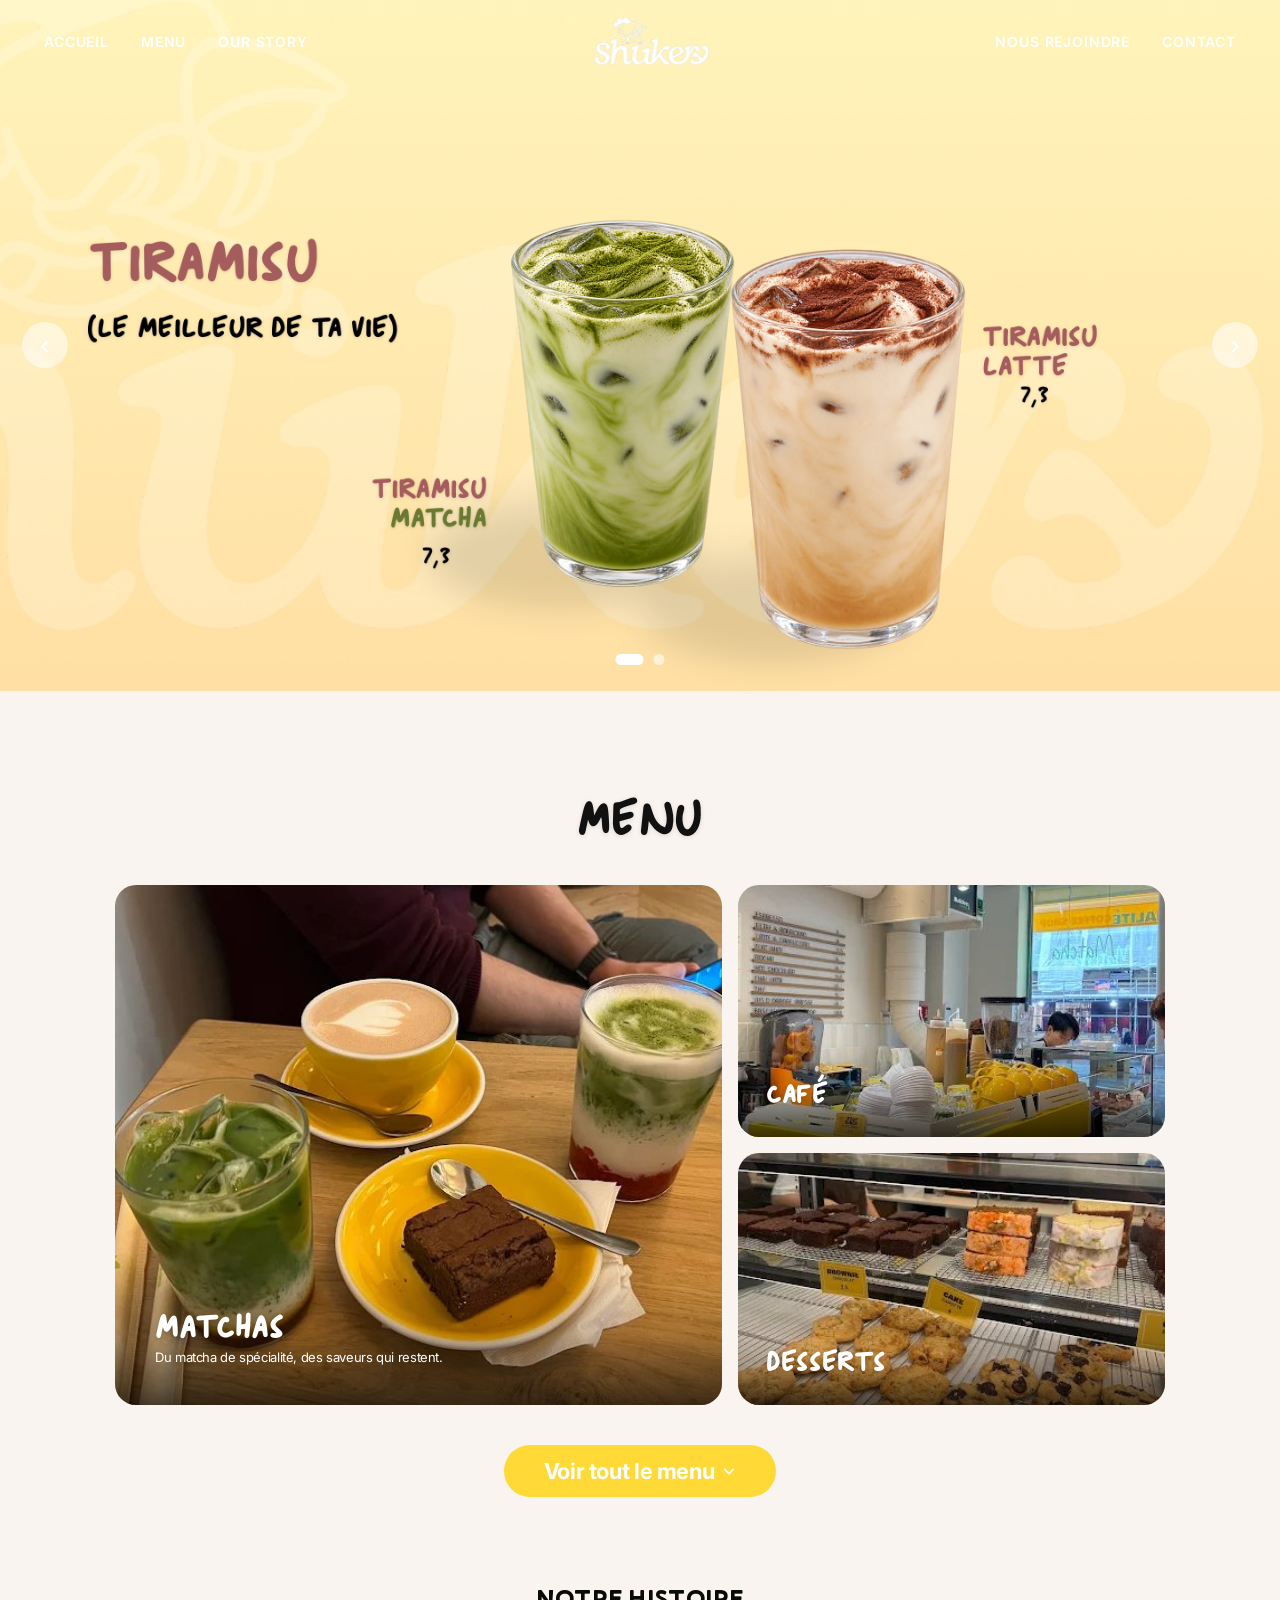
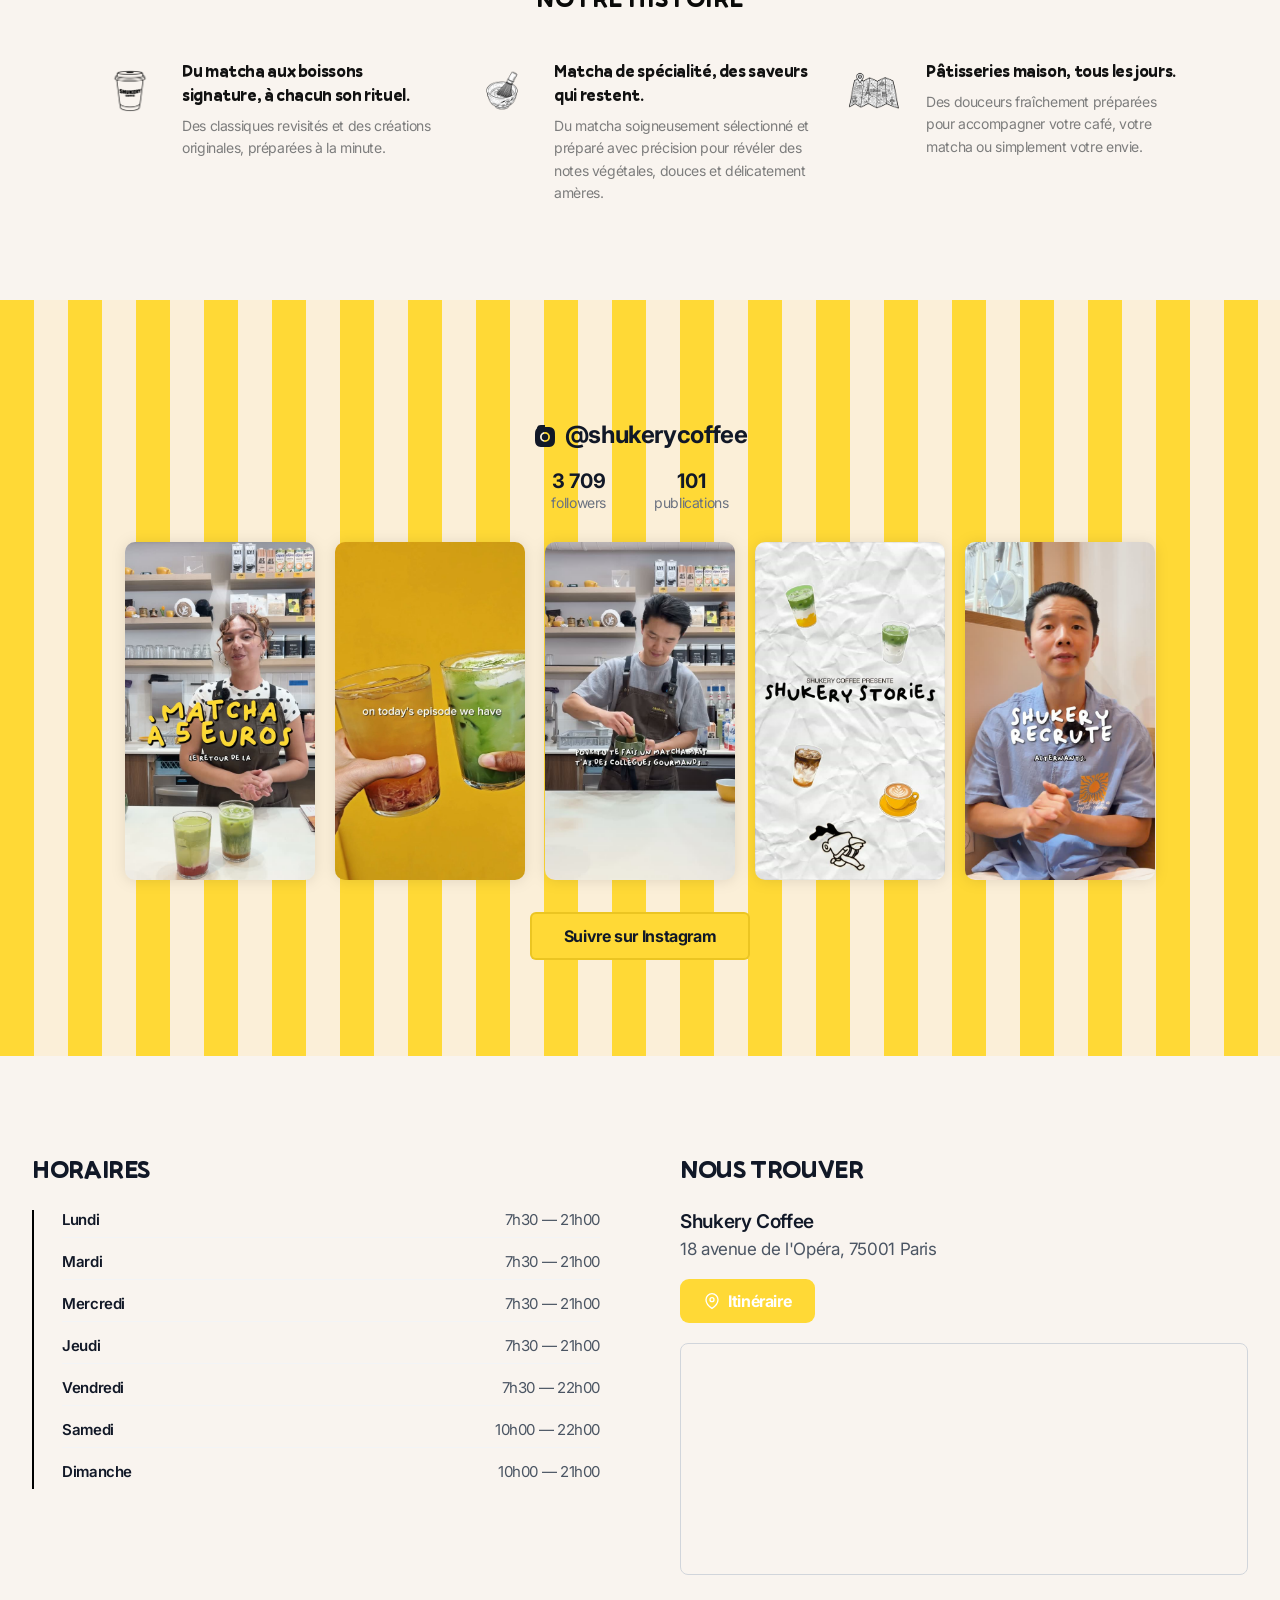
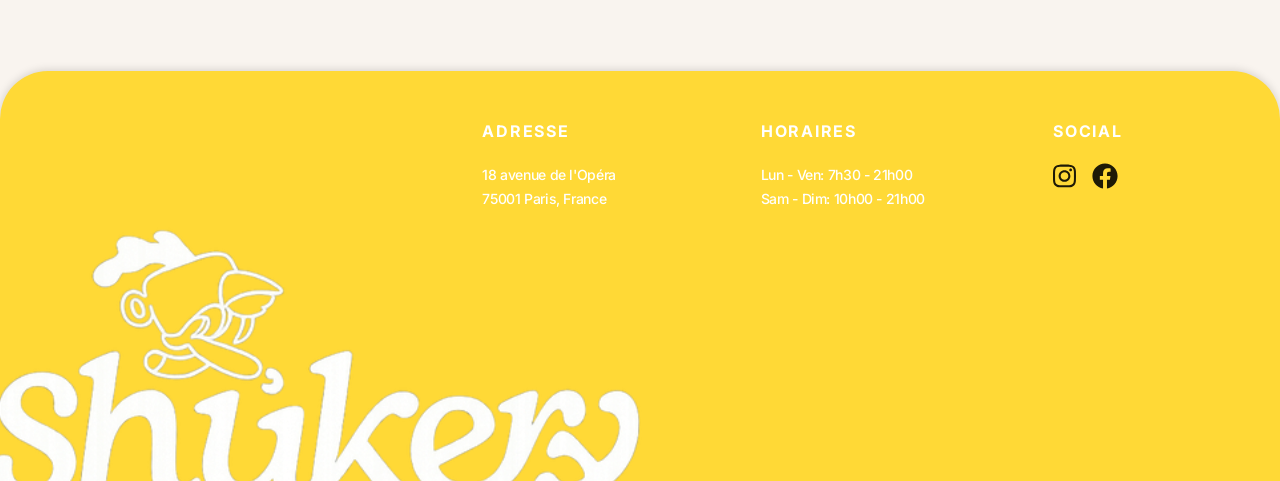
==== commit 6d6947ef: "Footer : bannière pixel-perfect (logo complet + 3 colonnes) - Utilise le logo Shukery complet (logo-" ====
--- a/index.html
+++ b/index.html
@@ -182,7 +182,7 @@
 
 	<!-- ================= FOOTER ================= -->
 	<footer class="sk-footer" id="rejoindre">
-		<img class="sk-footer-illus" src="assets/figma/footer-illustration.png" alt="">
+		<img class="sk-footer-illus" src="assets/figma/logo-nav-white.png" alt="">
 		<div class="sk-footer-cols">
 			<div class="sk-footer-col">
 				<h4>Adresse</h4>
@@ -191,10 +191,6 @@
 			<div class="sk-footer-col">
 				<h4>Horaires</h4>
 				<p>Lun - Ven: 7h30 - 21h00<br>Sam - Dim: 10h00 - 21h00</p>
-			</div>
-			<div class="sk-footer-col">
-				<h4>Nous rejoindre</h4>
-				<p><a class="sk-footer-link" href="equipe.html">Voir nos offres d'emploi →</a></p>
 			</div>
 			<div class="sk-footer-col">
 				<h4>Social</h4>
--- a/style.css
+++ b/style.css
@@ -13,7 +13,7 @@
   font-size:15px;
   letter-spacing: -0.025em;
   -webkit-font-smoothing: antialiased;
-  overflow-x: hidden;
+  overflow-x: clip;
 }
 img{ max-width:100%; display:block; }
 a{ color: inherit; text-decoration:none; }
@@ -127,17 +127,17 @@
 .sk-insta-grid-placeholder{ display:none; }
 
 /* FOOTER */
-.sk-footer{ position:relative; background:#FFD936; border-radius:53px 53px 0 0; padding:64px 32px 0; overflow:hidden; box-shadow:0 -1px 9px rgba(0,0,0,.17); min-height:522px; }
-.sk-footer-illus{ position:absolute; left:1.5%; bottom:6%; width:min(54%,760px); height:auto; max-width:none; pointer-events:none; }
-.sk-footer-cols{ position:relative; z-index:1; display:flex; justify-content:flex-start; padding-left:30%; gap:34px; flex-wrap:wrap; }
-.sk-footer-col{ width:195px; flex-shrink:0; }
-.sk-footer-col h4{ font-size:16px; letter-spacing:.09em; text-transform:uppercase; color:#fff; margin-bottom:24px; }
-.sk-footer-col p{ font-size:14px; color:#fff; line-height:1.6; margin:0; font-family:'Inter', var(--font); font-weight:500; }
+.sk-footer{ position:relative; background:#FFD936; border-radius:48px 48px 0 0; padding:50px 6% 0; overflow:hidden; box-shadow:0 -1px 9px rgba(0,0,0,.15); min-height:410px; }
+.sk-footer-illus{ position:absolute; left:-1.5%; bottom:-8%; width:min(52%,720px); height:auto; max-width:none; pointer-events:none; }
+.sk-footer-cols{ position:relative; z-index:1; margin-left:auto; width:64%; display:flex; justify-content:space-between; gap:30px; }
+.sk-footer-col{ width:auto; min-width:150px; }
+.sk-footer-col h4{ font-size:16px; letter-spacing:.11em; text-transform:uppercase; color:#fff; margin-bottom:22px; font-family:'Inter', var(--font); font-weight:700; }
+.sk-footer-col p{ font-size:14px; color:#fff; line-height:1.7; margin:0; font-family:'Inter', var(--font); font-weight:500; }
 .sk-footer-link{ color:#fff; text-decoration:underline; text-underline-offset:3px; transition:opacity .15s ease; }
 .sk-footer-link:hover{ opacity:.78; }
-.sk-footer-social{ display:flex; gap:14px; align-items:center; }
-.sk-footer-social img{ height:28px; width:auto; }
-.sk-footer-social a:hover{ opacity:.75; }
+.sk-footer-social{ display:flex; gap:16px; align-items:center; }
+.sk-footer-social img{ height:26px; width:auto; filter:brightness(0); opacity:.88; }
+.sk-footer-social a:hover{ opacity:.6; }
 
 @media (max-width:980px){
   .sk-nav-links{ display:none; }
@@ -171,10 +171,10 @@
   .sk-menu-teaser-tile--big .sk-menu-teaser-label{ padding:26px; }
   .sk-menu-teaser-tile--big .sk-menu-teaser-label h3{ font-size:24px; }
   .sk-menu-teaser-label p{ font-size:11px; }
-  .sk-footer-cols{ padding-left:0; padding-top:28px; }
-  .sk-footer-col{ width:auto; }
-  .sk-footer{ min-height:0; padding-top:0; }
-  .sk-footer-illus{ position:relative; display:block; width:78%; max-width:360px; height:130px; object-fit:cover; object-position:14% 22%; margin:36px auto 0; }
+  .sk-footer{ min-height:0; padding:44px 32px 280px; }
+  .sk-footer-cols{ margin-left:0; width:100%; flex-direction:row; justify-content:space-between; gap:22px; }
+  .sk-footer-col{ min-width:0; flex:1 1 0; }
+  .sk-footer-illus{ left:50%; transform:translateX(-50%); bottom:-7%; width:min(84%,470px); }
 }
 @media (max-width:640px){
   .sk-header::before{ display:none; }
@@ -188,10 +188,13 @@
   .sk-insta{ padding:64px 20px; }
   .sk-insta-grid{ grid-template-columns:repeat(3, minmax(0,1fr)); gap:10px; }
   .sk-insta-grid-placeholder{ display:block; aspect-ratio:9/16; border-radius:10px; background:rgba(255,255,255,.35); border:2px dashed rgba(0,0,0,.15); }
-  .sk-footer{ border-radius:32px 32px 0 0; padding:40px 20px 30px; min-height:0; }
-  .sk-footer-illus{ width:88%; max-width:280px; height:104px; margin:0 auto; }
-  .sk-footer-cols{ padding-top:28px; padding-left:0; flex-direction:column; gap:28px; }
-  .sk-footer-col{ width:100%; }
+  .sk-footer{ border-radius:28px 28px 0 0; padding:36px 20px 200px; }
+  .sk-footer-cols{ gap:12px; }
+  .sk-footer-col h4{ font-size:12px; letter-spacing:.05em; margin-bottom:12px; }
+  .sk-footer-col p{ font-size:11px; line-height:1.55; }
+  .sk-footer-illus{ bottom:-5%; width:94%; }
+  .sk-footer-social{ gap:9px; }
+  .sk-footer-social img{ height:20px; }
 }
 
 /* NAV — active link */
@@ -203,7 +206,7 @@
 .sk-cm-wrap{ max-width:1280px; margin:0 auto; display:grid; grid-template-columns:250px 1fr; align-items:start; }
 
 /* Sidebar catégories */
-.sk-cm-side{ position:sticky; top:0; align-self:start; padding:40px 24px 56px; }
+.sk-cm-side{ position:sticky; top:24px; align-self:start; padding:40px 24px 56px; }
 .sk-cm-cat{ list-style:none; margin:0 0 26px; padding:0; display:flex; flex-direction:column; gap:4px; }
 .sk-cm-cat a{ display:flex; align-items:center; gap:14px; padding:11px 16px; border-radius:12px; font-family:'Pally Variable','Fredoka',var(--font); font-weight:600; font-size:15px; letter-spacing:.05em; text-transform:uppercase; color:#5a5a56; transition:background .15s ease, color .15s ease; }
 .sk-cm-cat a:hover{ background:#fff; }
@@ -219,7 +222,7 @@
 
 /* Contenu */
 .sk-cm-main{ border-left:1px solid #e6ddcd; padding:44px 48px 76px; min-height:60vh; }
-.sk-cm-section{ margin-bottom:60px; scroll-margin-top:16px; }
+.sk-cm-section{ margin-bottom:60px; scroll-margin-top:32px; }
 .sk-cm-section:last-child{ margin-bottom:0; }
 .sk-cm-band{ display:inline-block; font-family:'Anitype Journal','Fredoka',var(--font); font-weight:400; font-size:clamp(22px,2.4vw,30px); letter-spacing:.04em; text-transform:uppercase; color:#fff; padding:12px 32px; border-radius:14px; margin-bottom:38px; }
 .sk-cm-band--yellow{ background:#FFD936; color:#93701f; }
@@ -322,3 +325,43 @@
   .sk-eq-jobs{ padding:56px 20px 64px; }
   .sk-eq-job{ padding:28px; border-radius:24px; }
 }
+
+/* =========================================================
+   EFFETS / ANIMATIONS (vanilla) — pour dynamiser le site
+   ========================================================= */
+@media (prefers-reduced-motion: no-preference){
+  .sk-reveal{ opacity:0; transform:translateY(28px); transition:opacity .65s cubic-bezier(.22,.61,.36,1), transform .65s cubic-bezier(.22,.61,.36,1); will-change:opacity, transform; }
+  .sk-reveal.is-visible{ opacity:1; transform:none; }
+}
+
+/* Hover : soulèvement + zoom sur les cartes/images */
+.sk-menu-teaser-tile{ transition:transform .3s ease, box-shadow .3s ease; }
+.sk-menu-teaser-tile:hover{ transform:translateY(-8px) scale(1.01); box-shadow:0 22px 42px rgba(0,0,0,.24); }
+.sk-menu-teaser-tile img{ transition:transform .55s cubic-bezier(.22,.61,.36,1); }
+.sk-menu-teaser-tile:hover img{ transform:scale(1.07); }
+
+.sk-insta-grid a{ transition:transform .3s ease, box-shadow .3s ease; }
+.sk-insta-grid a:hover{ transform:translateY(-5px) scale(1.02); box-shadow:0 16px 28px rgba(0,0,0,.2); }
+
+.sk-histoire-item img{ transition:transform .35s ease; }
+.sk-histoire-item:hover img{ transform:rotate(-6deg) scale(1.1); }
+
+.sk-cm-item img{ transition:transform .3s cubic-bezier(.22,.61,.36,1); }
+.sk-cm-item:hover img{ transform:translateY(-8px) scale(1.06); }
+
+.sk-eq-value{ transition:transform .25s ease, box-shadow .25s ease; }
+.sk-eq-value:hover{ transform:translateY(-5px); box-shadow:0 16px 28px rgba(0,0,0,.09); }
+.sk-eq-job{ transition:transform .25s ease, box-shadow .25s ease; }
+.sk-eq-job:hover{ transform:translateY(-6px); box-shadow:0 20px 34px rgba(0,0,0,.10); }
+.sk-eq-photo{ transition:transform .3s ease, box-shadow .3s ease; }
+.sk-eq-photo:hover{ transform:scale(1.04) rotate(0deg); z-index:5; box-shadow:0 18px 34px rgba(0,0,0,.22); }
+
+/* Spotlight glow : halo lumineux qui suit le curseur (bordure + lueur) */
+.sk-glow{ position:relative; transition:transform .25s ease, box-shadow .3s ease; }
+.sk-glow::before{ content:""; position:absolute; inset:0; border-radius:inherit; padding:2.5px; pointer-events:none; opacity:0; transition:opacity .35s ease; z-index:2;
+  background:radial-gradient(240px circle at var(--mx,50%) var(--my,50%), #F59E0B, rgba(245,158,11,0) 62%);
+  filter:brightness(1.15);
+  -webkit-mask:linear-gradient(#000 0 0) content-box, linear-gradient(#000 0 0); -webkit-mask-composite:xor;
+  mask:linear-gradient(#000 0 0) content-box, linear-gradient(#000 0 0); mask-composite:exclude; }
+.sk-glow:hover::before{ opacity:1; }
+.sk-glow:hover{ box-shadow:0 14px 30px rgba(245,158,11,.18), 0 6px 14px rgba(0,0,0,.06); }
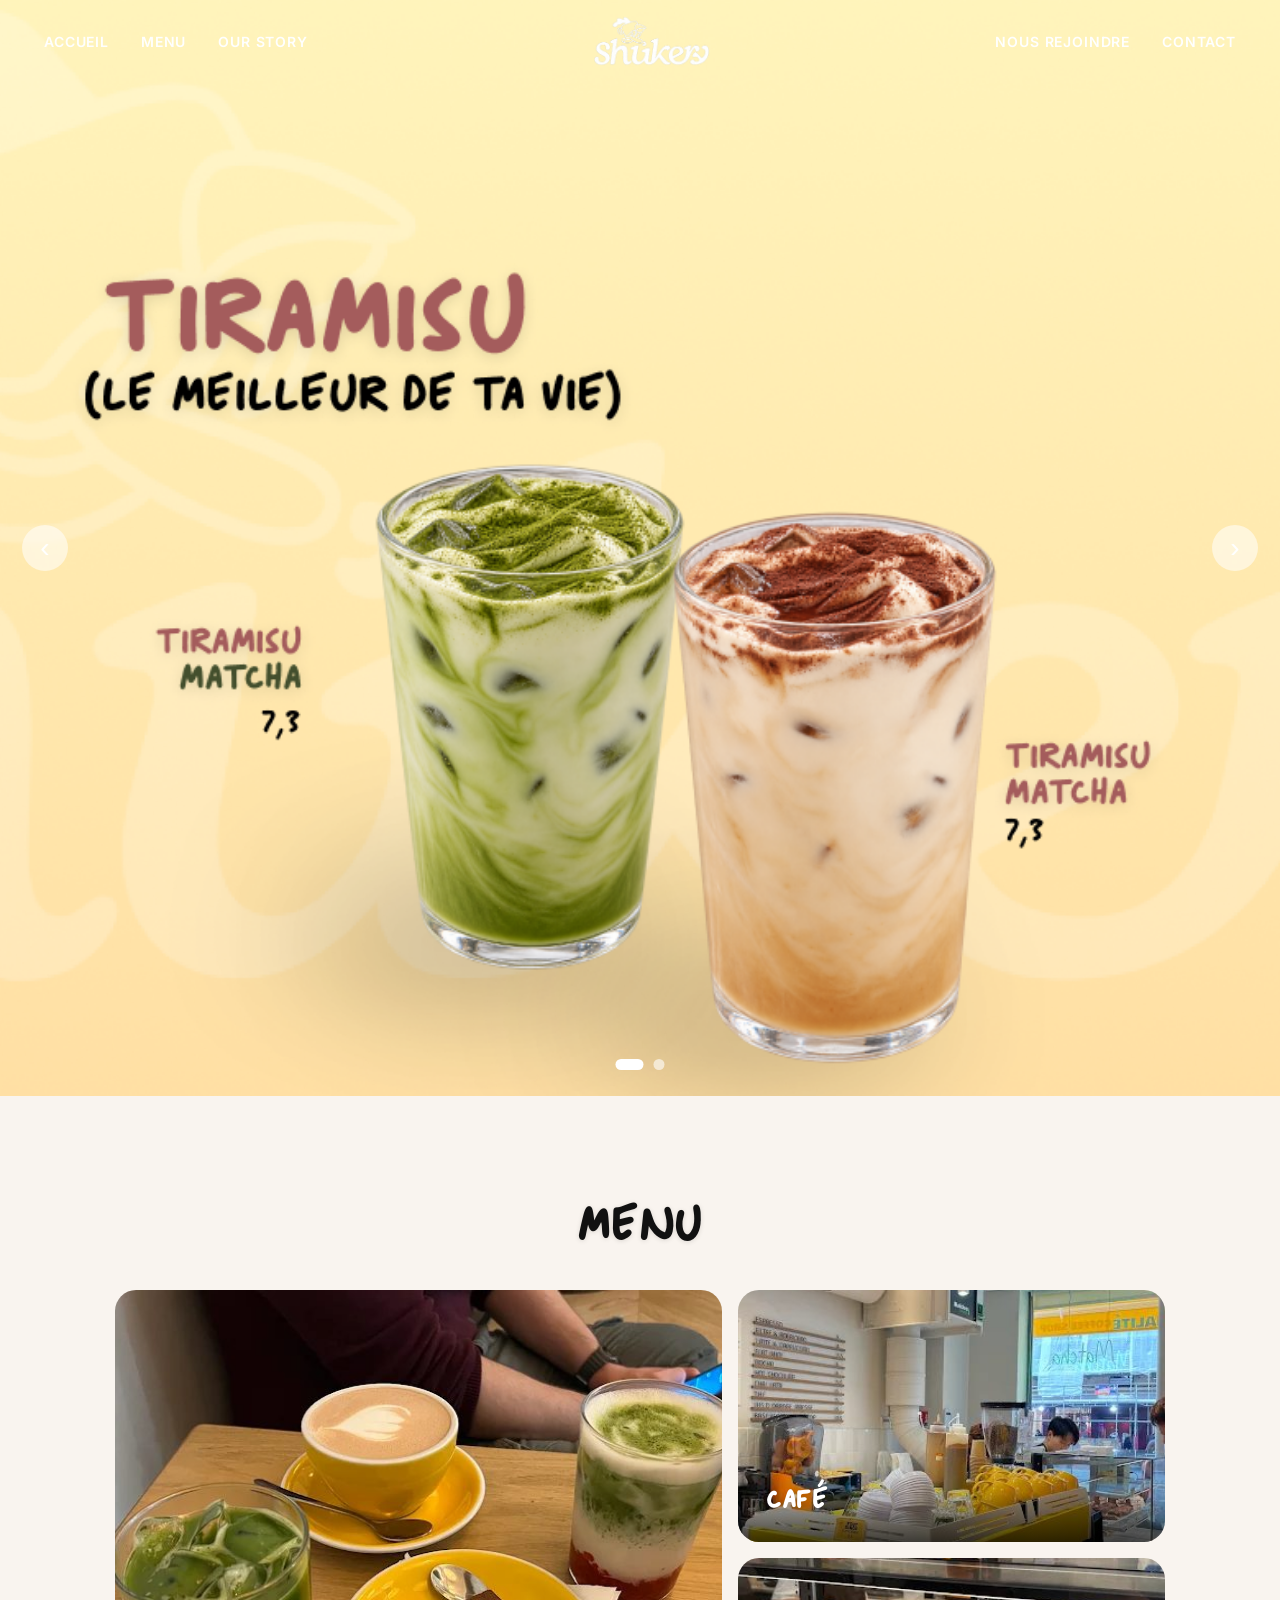
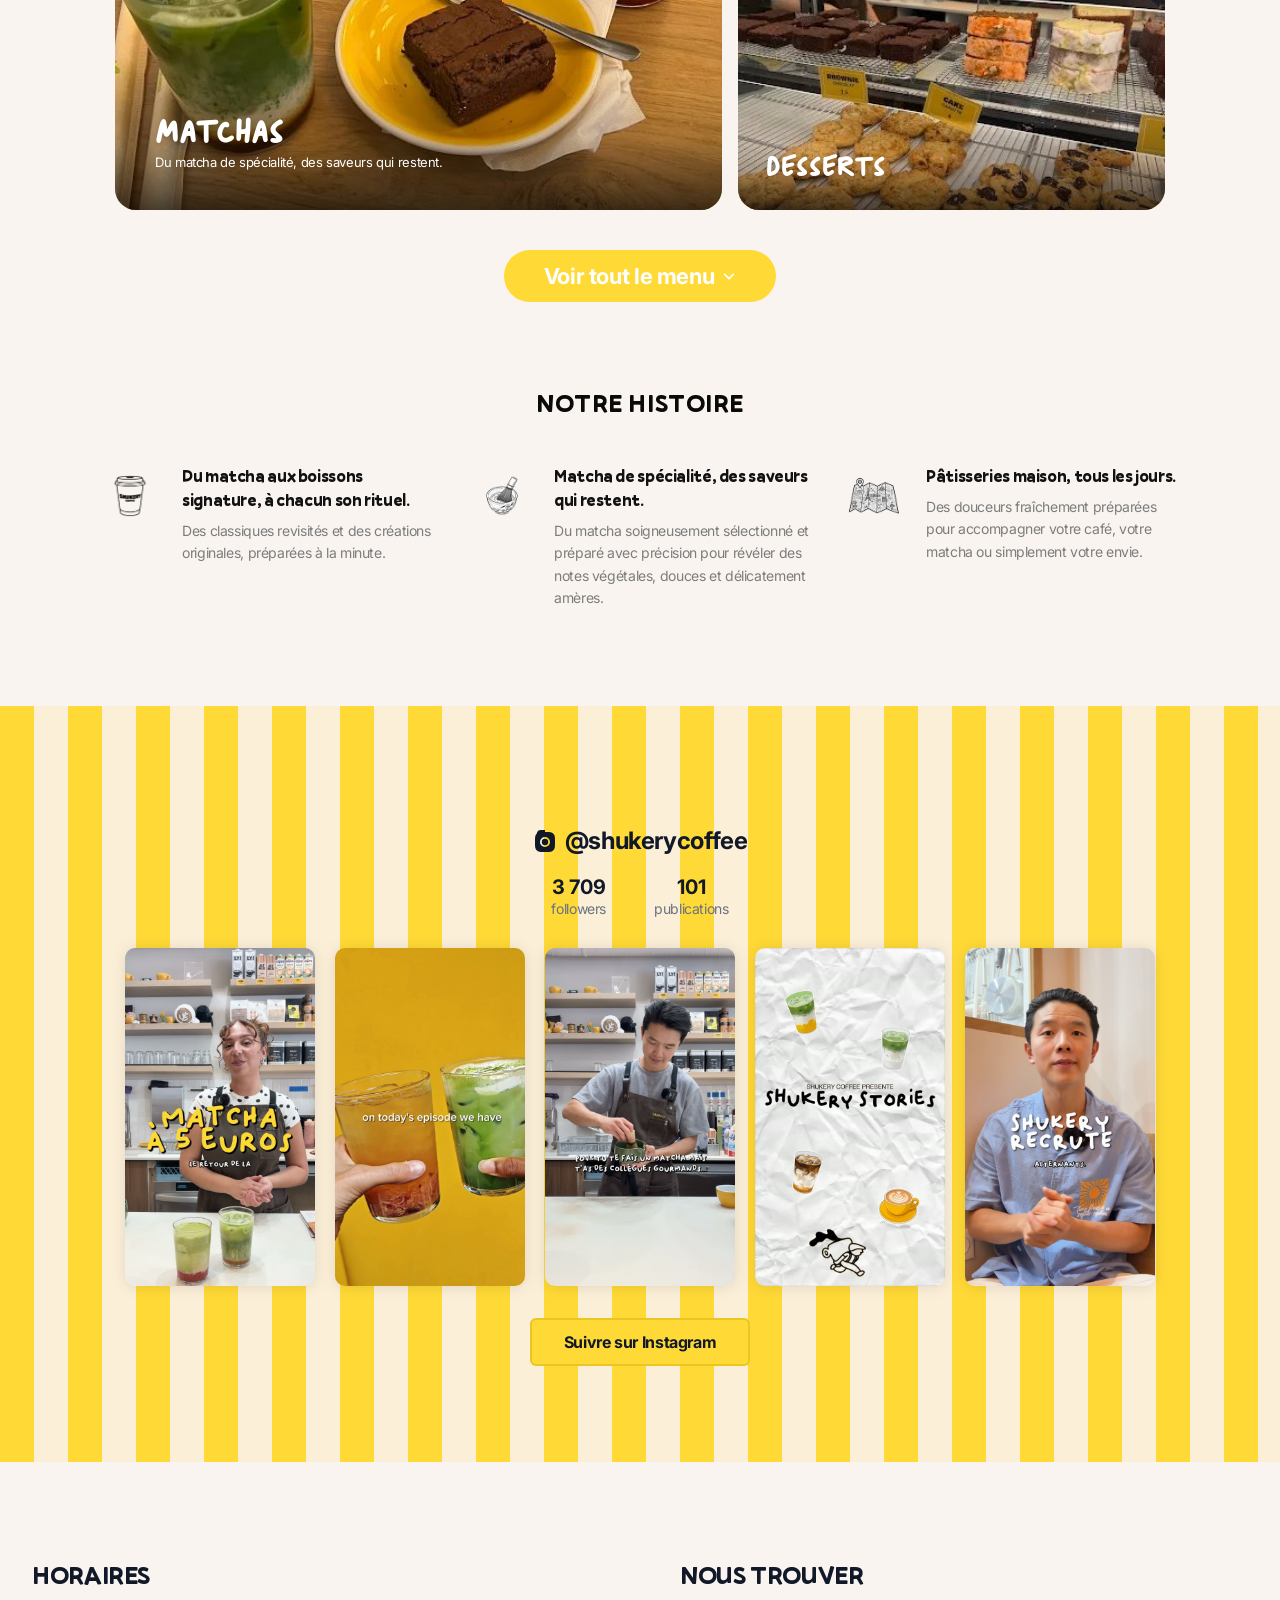
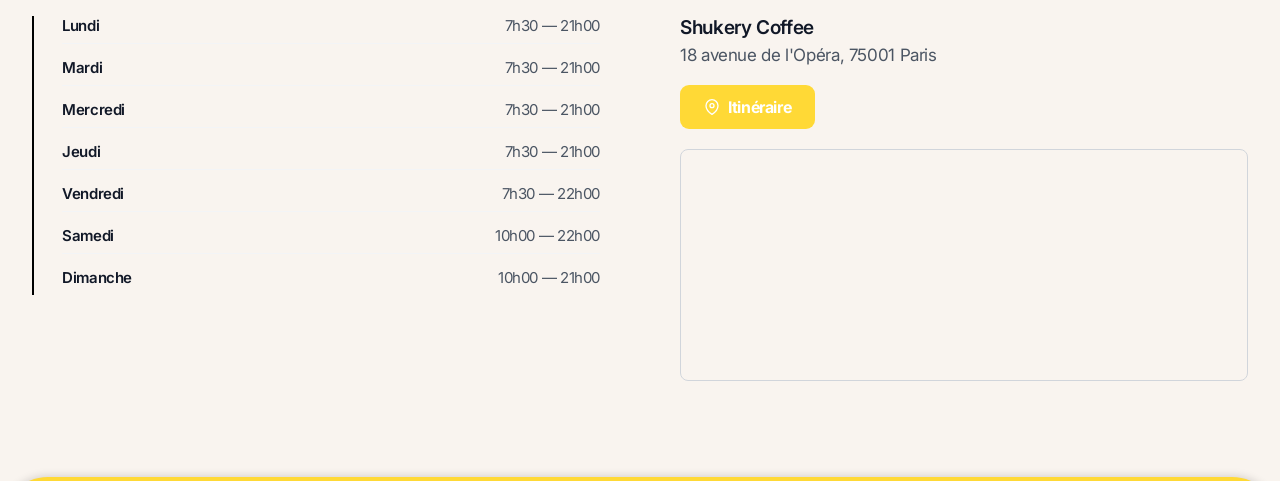
==== commit 7106da24: "Footer : Instagram seul en blanc + retour colonne Nous rejoindre - Retire l'icone Facebook, garde In" ====
--- a/index.html
+++ b/index.html
@@ -193,14 +193,15 @@
 				<p>Lun - Ven: 7h30 - 21h00<br>Sam - Dim: 10h00 - 21h00</p>
 			</div>
 			<div class="sk-footer-col">
+				<h4>Nous rejoindre</h4>
+				<p><a class="sk-footer-link" href="equipe.html">Voir nos offres d'emploi →</a></p>
+			</div>
+			<div class="sk-footer-col">
 				<h4>Social</h4>
 				<div class="sk-footer-social">
 					<a href="https://www.instagram.com/shukerycoffee/" target="_blank" rel="noopener" aria-label="Instagram">
 						<img src="assets/figma/icon-instagram.svg" alt="">
 					</a>
-					<a href="#" target="_blank" rel="noopener" aria-label="Facebook">
-						<img src="assets/figma/icon-facebook.svg" alt="">
-					</a>
 				</div>
 			</div>
 		</div>
--- a/style.css
+++ b/style.css
@@ -128,16 +128,16 @@
 
 /* FOOTER */
 .sk-footer{ position:relative; background:#FFD936; border-radius:48px 48px 0 0; padding:50px 6% 0; overflow:hidden; box-shadow:0 -1px 9px rgba(0,0,0,.15); min-height:410px; }
-.sk-footer-illus{ position:absolute; left:-1.5%; bottom:-8%; width:min(52%,720px); height:auto; max-width:none; pointer-events:none; }
-.sk-footer-cols{ position:relative; z-index:1; margin-left:auto; width:64%; display:flex; justify-content:space-between; gap:30px; }
-.sk-footer-col{ width:auto; min-width:150px; }
+.sk-footer-illus{ position:absolute; left:-3%; bottom:-13%; width:min(58%,800px); height:auto; max-width:none; pointer-events:none; }
+.sk-footer-cols{ position:relative; z-index:1; margin-left:auto; width:70%; display:flex; justify-content:space-between; gap:24px; }
+.sk-footer-col{ width:auto; min-width:140px; }
 .sk-footer-col h4{ font-size:16px; letter-spacing:.11em; text-transform:uppercase; color:#fff; margin-bottom:22px; font-family:'Inter', var(--font); font-weight:700; }
 .sk-footer-col p{ font-size:14px; color:#fff; line-height:1.7; margin:0; font-family:'Inter', var(--font); font-weight:500; }
 .sk-footer-link{ color:#fff; text-decoration:underline; text-underline-offset:3px; transition:opacity .15s ease; }
 .sk-footer-link:hover{ opacity:.78; }
 .sk-footer-social{ display:flex; gap:16px; align-items:center; }
-.sk-footer-social img{ height:26px; width:auto; filter:brightness(0); opacity:.88; }
-.sk-footer-social a:hover{ opacity:.6; }
+.sk-footer-social img{ height:26px; width:auto; }
+.sk-footer-social a:hover{ opacity:.75; }
 
 @media (max-width:980px){
   .sk-nav-links{ display:none; }
@@ -172,8 +172,8 @@
   .sk-menu-teaser-tile--big .sk-menu-teaser-label h3{ font-size:24px; }
   .sk-menu-teaser-label p{ font-size:11px; }
   .sk-footer{ min-height:0; padding:44px 32px 280px; }
-  .sk-footer-cols{ margin-left:0; width:100%; flex-direction:row; justify-content:space-between; gap:22px; }
-  .sk-footer-col{ min-width:0; flex:1 1 0; }
+  .sk-footer-cols{ margin-left:0; width:100%; flex-flow:row wrap; justify-content:space-between; gap:26px 20px; }
+  .sk-footer-col{ min-width:0; flex:1 1 40%; }
   .sk-footer-illus{ left:50%; transform:translateX(-50%); bottom:-7%; width:min(84%,470px); }
 }
 @media (max-width:640px){
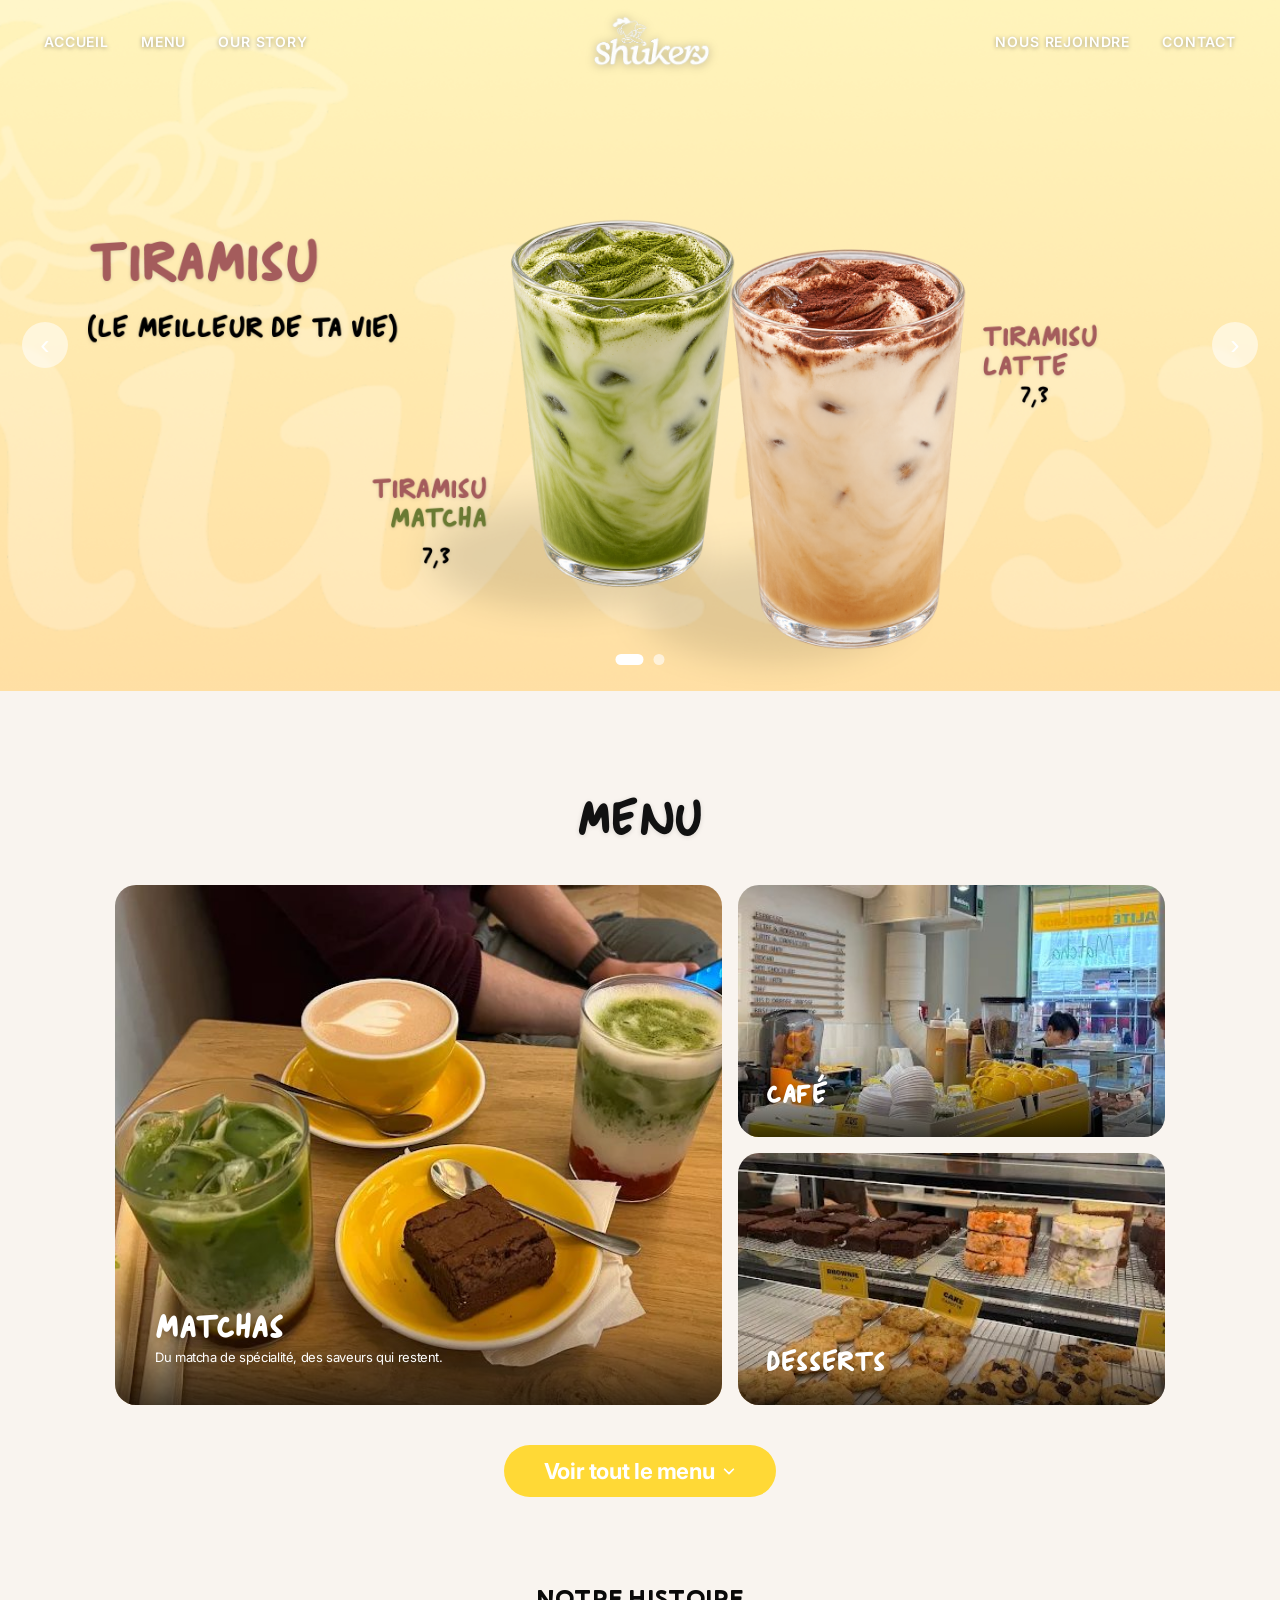
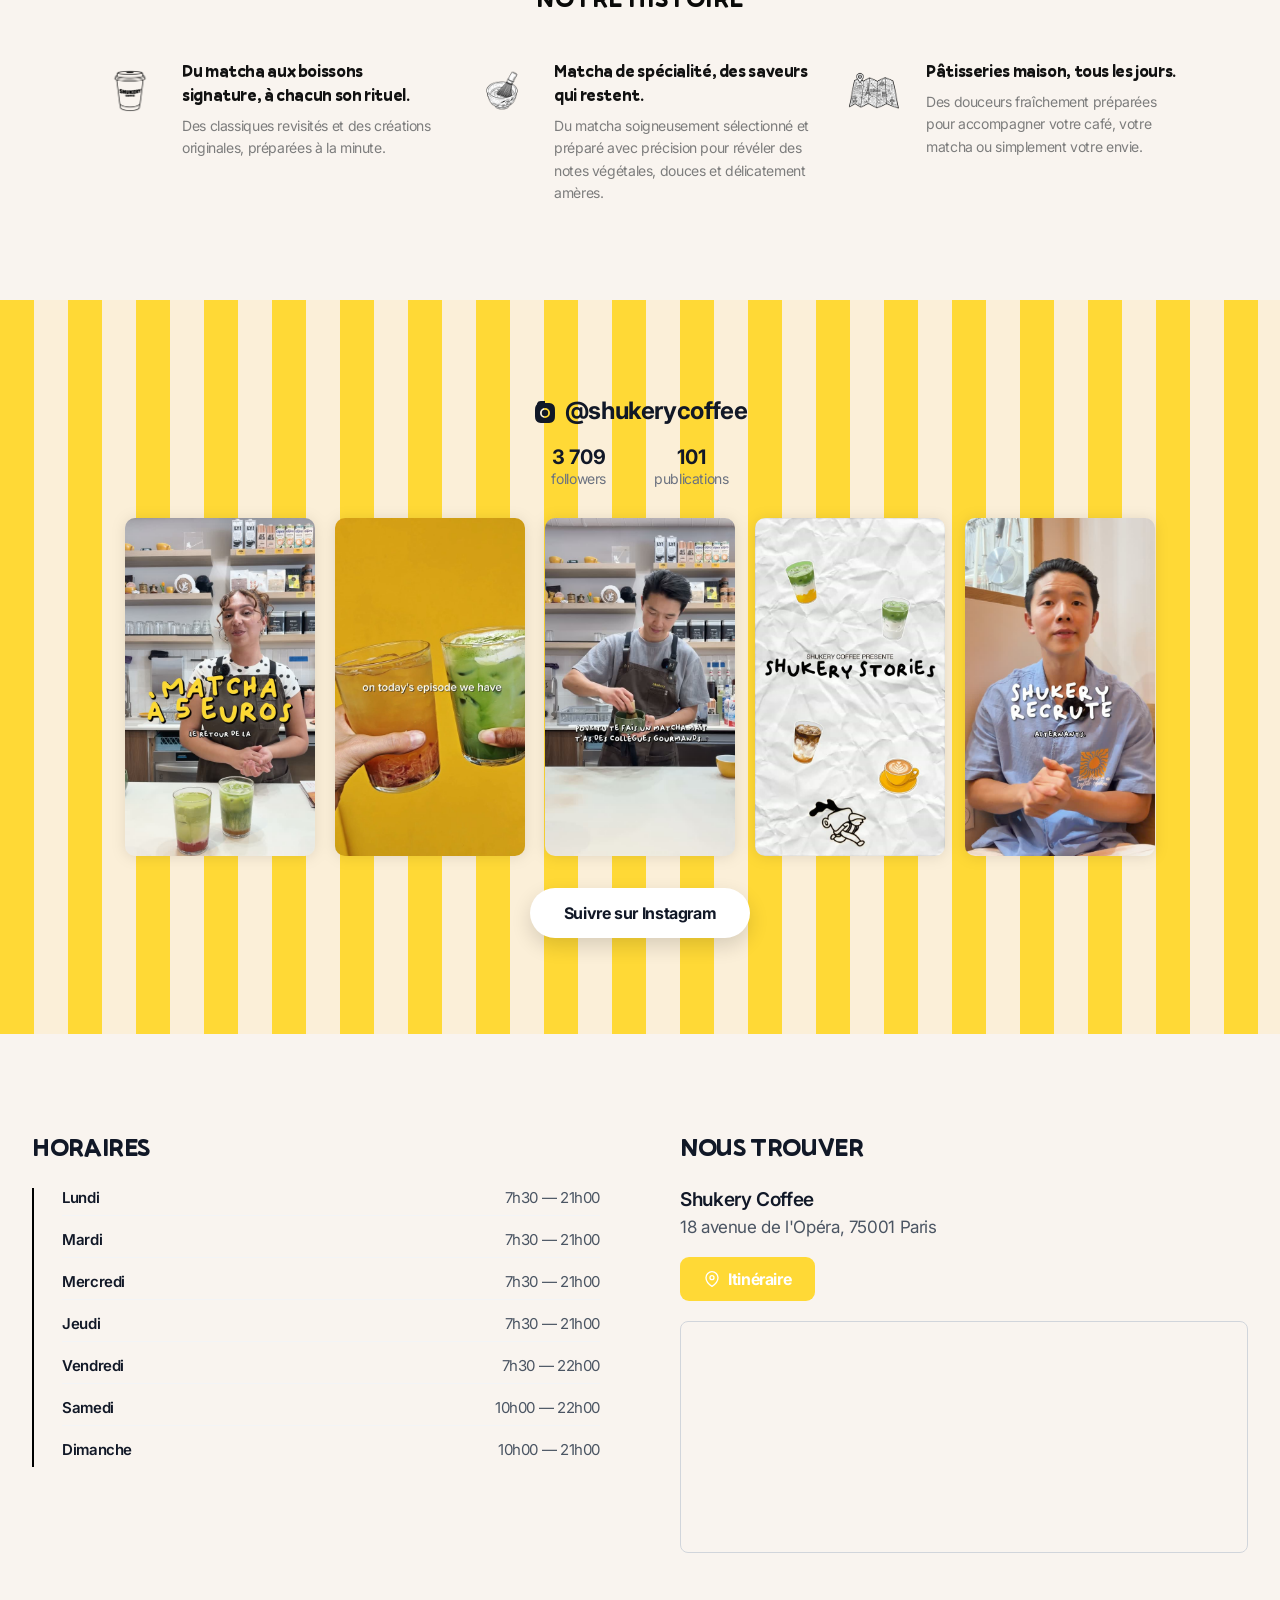
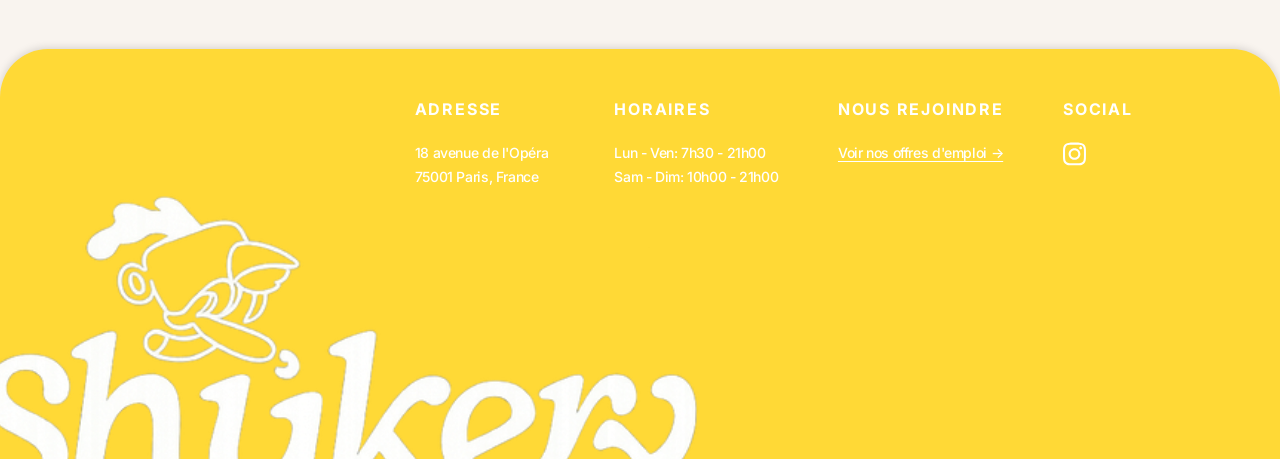
==== commit 7a58df04: "UI : icones recrutement jaunes, Insta mobile 5 reels centres, nav + contact - Recrutement : les 4 ic" ====
--- a/index.html
+++ b/index.html
@@ -29,7 +29,7 @@
 
 			<ul class="sk-nav-links">
 				<li><a href="equipe.html">Nous rejoindre</a></li>
-				<li><a href="#contact">Contact</a></li>
+				<li><a class="sk-nav-inert" aria-disabled="true">Contact</a></li>
 			</ul>
 
 			<button class="sk-nav-toggle" id="navToggle" aria-label="Ouvrir le menu" aria-expanded="false">
@@ -40,7 +40,7 @@
 				<li><a href="menu.html">Menu</a></li>
 				<li><a href="#histoire">Our Story</a></li>
 				<li><a href="equipe.html">Nous rejoindre</a></li>
-				<li><a href="#contact">Contact</a></li>
+				<li><a class="sk-nav-inert" aria-disabled="true">Contact</a></li>
 			</ul>
 		</nav>
 	</header>
@@ -130,10 +130,10 @@
 	<!-- ================= INSTAGRAM ================= -->
 	<section class="sk-insta">
 		<div class="sk-insta-inner">
-			<p class="sk-insta-handle">
+			<a class="sk-insta-handle" href="https://www.instagram.com/shukerycoffee/" target="_blank" rel="noopener">
 				<svg viewBox="0 0 24 24" fill="currentColor"><path d="M12 2c2.7 0 3.05.01 4.12.06 1.07.05 1.8.22 2.43.47.66.26 1.22.6 1.77 1.15.55.55.9 1.11 1.15 1.77.25.63.42 1.36.47 2.43.05 1.07.06 1.42.06 4.12s-.01 3.05-.06 4.12c-.05 1.07-.22 1.8-.47 2.43a4.9 4.9 0 0 1-1.15 1.77 4.9 4.9 0 0 1-1.77 1.15c-.63.25-1.36.42-2.43.47-1.07.05-1.42.06-4.12.06s-3.05-.01-4.12-.06c-1.07-.05-1.8-.22-2.43-.47a4.9 4.9 0 0 1-1.77-1.15 4.9 4.9 0 0 1-1.15-1.77c-.25-.63-.42-1.36-.47-2.43C2.01 15.05 2 14.7 2 12s.01-3.05.06-4.12c.05-1.07.22-1.8.47-2.43.26-.66.6-1.22 1.15-1.77A4.9 4.9 0 0 1 5.45.53C6.08.28 6.81.11 7.88.06 8.95.01 9.3 0 12 0zm0 5a5 5 0 1 0 0 10 5 5 0 0 0 0-10zm0 8.2a3.2 3.2 0 1 1 0-6.4 3.2 3.2 0 0 1 0 6.4zm5.2-8.4a1.2 1.2 0 1 1-2.4 0 1.2 1.2 0 0 1 2.4 0z" transform="translate(0 2)"/></svg>
 				@shukerycoffee
-			</p>
+			</a>
 			<div class="sk-insta-stats">
 				<div><b>3 709</b><span>followers</span></div>
 				<div><b>101</b><span>publications</span></div>
@@ -144,9 +144,8 @@
 				<a href="https://www.instagram.com/shukerycoffee/" target="_blank" rel="noopener"><img src="assets/figma/bg3.png" alt="Post Instagram Shukery Coffee"></a>
 				<a href="https://www.instagram.com/shukerycoffee/" target="_blank" rel="noopener"><img src="assets/figma/bg4.png" alt="Post Instagram Shukery Coffee"></a>
 				<a href="https://www.instagram.com/shukerycoffee/" target="_blank" rel="noopener"><img src="assets/figma/bg5.png" alt="Post Instagram Shukery Coffee"></a>
-				<div class="sk-insta-grid-placeholder" aria-hidden="true"></div>
-			</div>
-			<a href="https://www.instagram.com/shukerycoffee/" target="_blank" rel="noopener" class="sk-btn sk-btn--yellow">Suivre sur Instagram</a>
+			</div>
+			<a href="https://www.instagram.com/shukerycoffee/" target="_blank" rel="noopener" class="sk-btn sk-btn--white">Suivre sur Instagram</a>
 		</div>
 	</section>
 
--- a/style.css
+++ b/style.css
@@ -39,6 +39,8 @@
 .sk-btn--yellow-pill{ background:#FFD936; color:#fff; border-radius:9px; padding:12px 24px; font-size:16px; }
 .sk-btn--yellow-lg{ background:#FFD936; color:#fff; border-radius:44px; padding:13px 40px; font-size:22px; }
 .sk-btn--yellow-lg svg{ width:14px; height:14px; transform:rotate(90deg); }
+.sk-btn--white{ background:#fff; color:#111827; border-radius:55px; padding:15px 34px; box-shadow:0 8px 20px rgba(0,0,0,.14); }
+.sk-btn--white:hover{ box-shadow:0 12px 26px rgba(0,0,0,.2); }
 
 /* HEADER — bannière desktop compacte + watermark abeille */
 .sk-header{ background:#FFD936; position:relative; z-index:20; overflow:hidden; }
@@ -48,9 +50,11 @@
 .sk-header::before{ content:""; position:absolute; left:22px; top:-34px; width:330px; height:180px; background:url('assets/figma/logo-nav-white.png') no-repeat left top; background-size:contain; opacity:.13; pointer-events:none; z-index:0; }
 .sk-nav{ position:relative; z-index:1; max-width:1280px; margin:0 auto; padding:15px 44px; display:flex; align-items:center; justify-content:space-between; gap:16px; }
 .sk-nav-links{ display:flex; gap:32px; list-style:none; margin:0; padding:0; }
-.sk-nav-links a{ font-family:'Inter', var(--font); font-weight:600; font-size:14px; letter-spacing:.06em; text-transform:uppercase; color:#fff; }
+.sk-nav-links a{ font-family:'Inter', var(--font); font-weight:600; font-size:14px; letter-spacing:.06em; text-transform:uppercase; color:#fff; text-shadow:0 1px 4px rgba(0,0,0,.38); }
 .sk-nav-links a:hover{ opacity:.75; }
-.sk-brand img{ height:52px; width:auto; display:block; }
+.sk-nav-inert{ cursor:default; }
+.sk-nav-inert:hover{ opacity:1; }
+.sk-brand img{ height:52px; width:auto; display:block; filter:drop-shadow(0 1px 5px rgba(0,0,0,.28)); }
 .sk-nav-toggle{ display:none; flex-direction:column; gap:5px; background:none; border:none; cursor:pointer; padding:6px; }
 .sk-nav-toggle span{ width:22px; height:2px; background:#fff; border-radius:2px; }
 
@@ -117,6 +121,7 @@
 .sk-insta-inner{ position:relative; z-index:1; max-width:1120px; margin:0 auto; display:flex; flex-direction:column; align-items:center; }
 .sk-insta-handle{ display:flex; align-items:center; gap:8px; font-size:24px; font-weight:700; color:#111827; margin-bottom:6px; font-family:'Inter', var(--font); }
 .sk-insta-handle svg{ width:24px; height:24px; }
+.sk-insta-handle:hover{ opacity:.7; }
 .sk-insta-stats{ display:flex; gap:48px; margin:14px 0 30px; }
 .sk-insta-stats div{ text-align:center; }
 .sk-insta-stats b{ display:block; font-size:20px; font-weight:700; color:#111827; }
@@ -159,8 +164,8 @@
   }
   .sk-nav .nav-links.is-open{ transform:translateY(0); opacity:1; visibility:visible; transition:transform .35s ease, opacity .25s ease; }
   .sk-nav .nav-links a{ display:block; padding:12px 20px; text-align:center; color:#fff;
-    font-family:'Anitype Journal','Fredoka',var(--font); font-weight:400; font-size:28px;
-    letter-spacing:.03em; text-transform:uppercase; }
+    font-family:'Inter', var(--font); font-weight:600; font-size:22px;
+    letter-spacing:.06em; text-transform:uppercase; }
   .sk-nav .nav-links a:hover{ opacity:.8; }
   .sk-nav .nav-links a.is-active{ border-bottom:3px solid #fff; padding-bottom:4px; }
 
@@ -186,8 +191,9 @@
   .sk-menu-teaser{ padding:56px 20px; }
   .sk-info{ padding:56px 20px 60px; }
   .sk-insta{ padding:64px 20px; }
-  .sk-insta-grid{ grid-template-columns:repeat(3, minmax(0,1fr)); gap:10px; }
-  .sk-insta-grid-placeholder{ display:block; aspect-ratio:9/16; border-radius:10px; background:rgba(255,255,255,.35); border:2px dashed rgba(0,0,0,.15); }
+  .sk-insta-grid{ display:flex; flex-wrap:wrap; justify-content:center; gap:10px; }
+  .sk-insta-grid a{ width:calc(33.333% - 7px); }
+  .sk-insta-grid-placeholder{ display:none; }
   .sk-footer{ border-radius:28px 28px 0 0; padding:36px 20px 200px; }
   .sk-footer-cols{ gap:12px; }
   .sk-footer-col h4{ font-size:12px; letter-spacing:.05em; margin-bottom:12px; }
@@ -276,10 +282,10 @@
 .sk-eq-values{ display:grid; grid-template-columns:1fr 1fr; gap:20px; margin-top:40px; }
 .sk-eq-value{ background:#fff; border:1px solid #fff7ed; border-radius:28px; padding:22px; box-shadow:0 1px 2px rgba(0,0,0,.05); }
 .sk-eq-value-icon{ width:44px; height:44px; padding:11px; border-radius:14px; box-sizing:border-box; margin-bottom:14px; }
-.sk-eq-value-icon--orange{ background:#ffedd5; }
-.sk-eq-value-icon--green{ background:#dcfce7; }
-.sk-eq-value-icon--blue{ background:#dbeafe; }
-.sk-eq-value-icon--purple{ background:#f3e8ff; }
+.sk-eq-value-icon--orange{ background:#FDF0C4; }
+.sk-eq-value-icon--green{ background:#FDF0C4; }
+.sk-eq-value-icon--blue{ background:#FDF0C4; }
+.sk-eq-value-icon--purple{ background:#FDF0C4; }
 .sk-eq-value h3{ font-family:'Outfit', var(--font); font-weight:700; font-size:17px; color:#1a1a1a; margin-bottom:6px; }
 .sk-eq-value p{ font-family:'Outfit', var(--font); font-size:13.5px; color:#71717a; line-height:1.5; margin:0; }
 
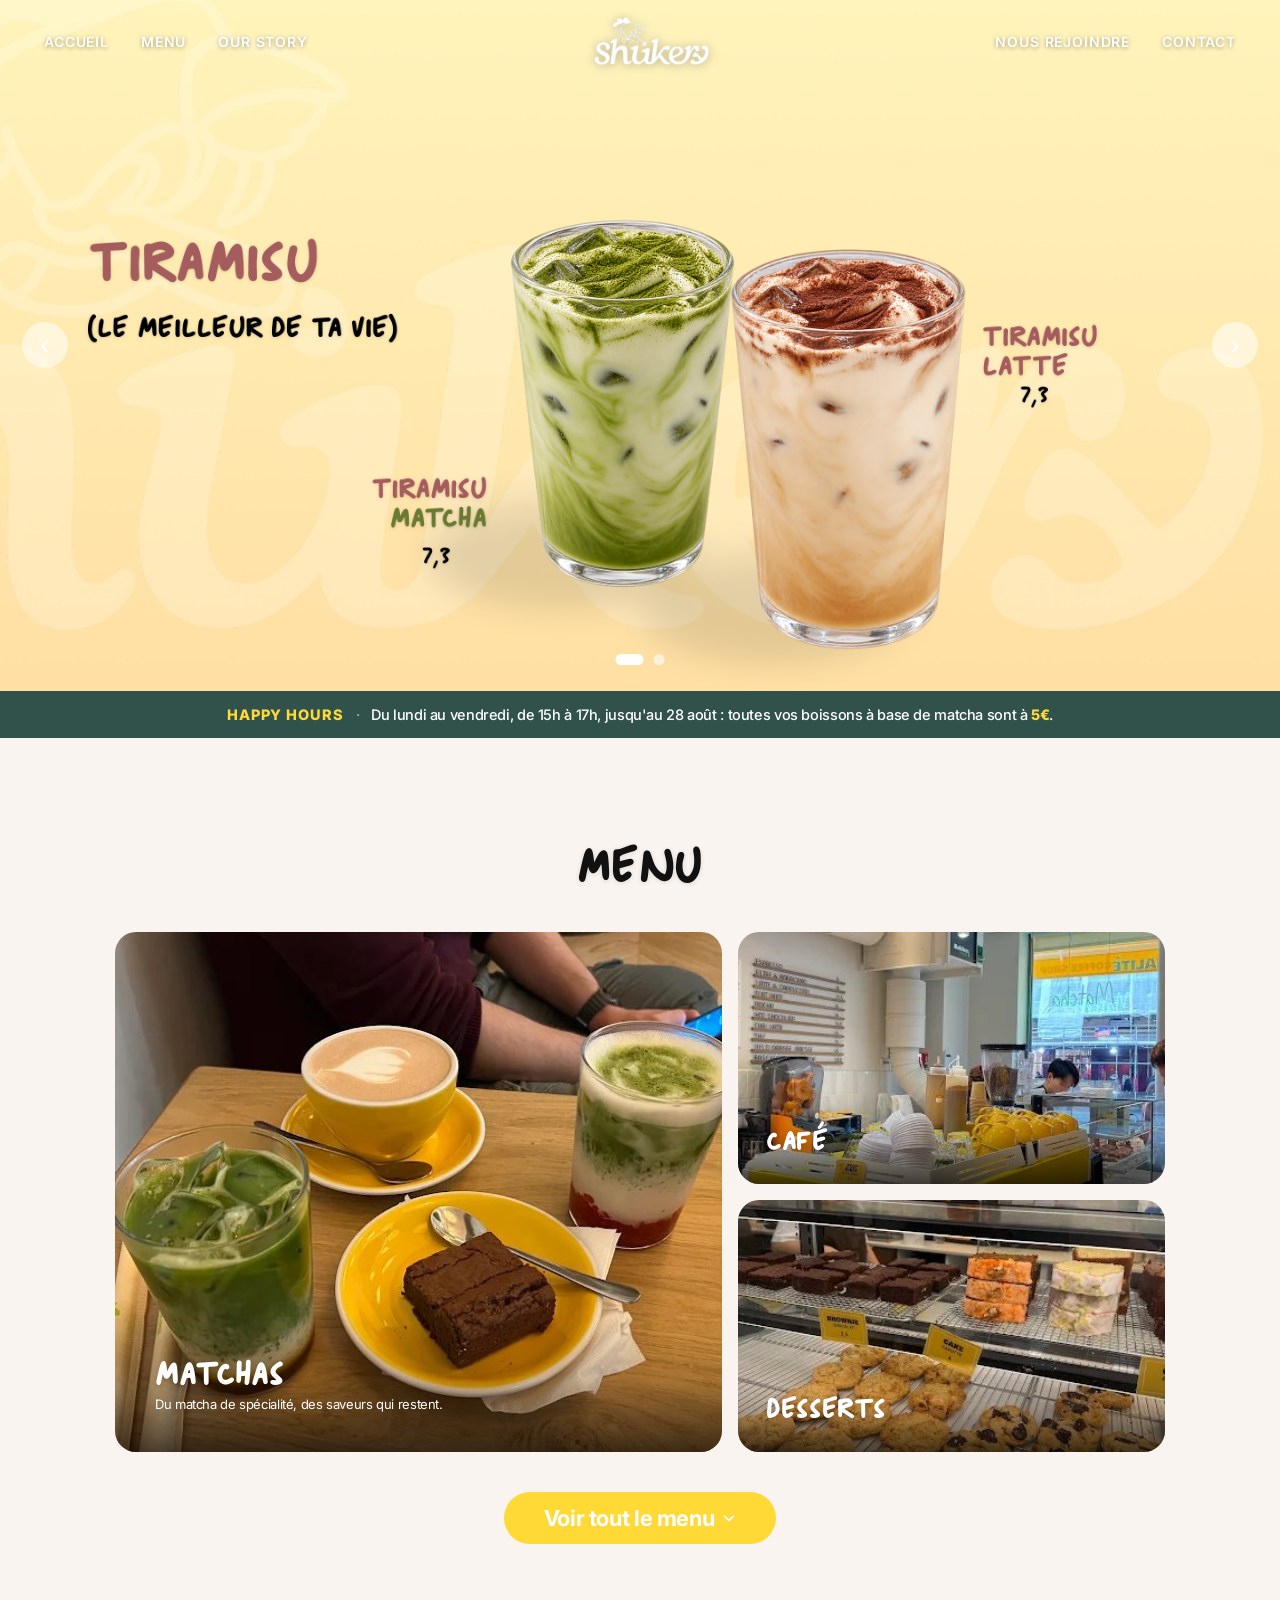
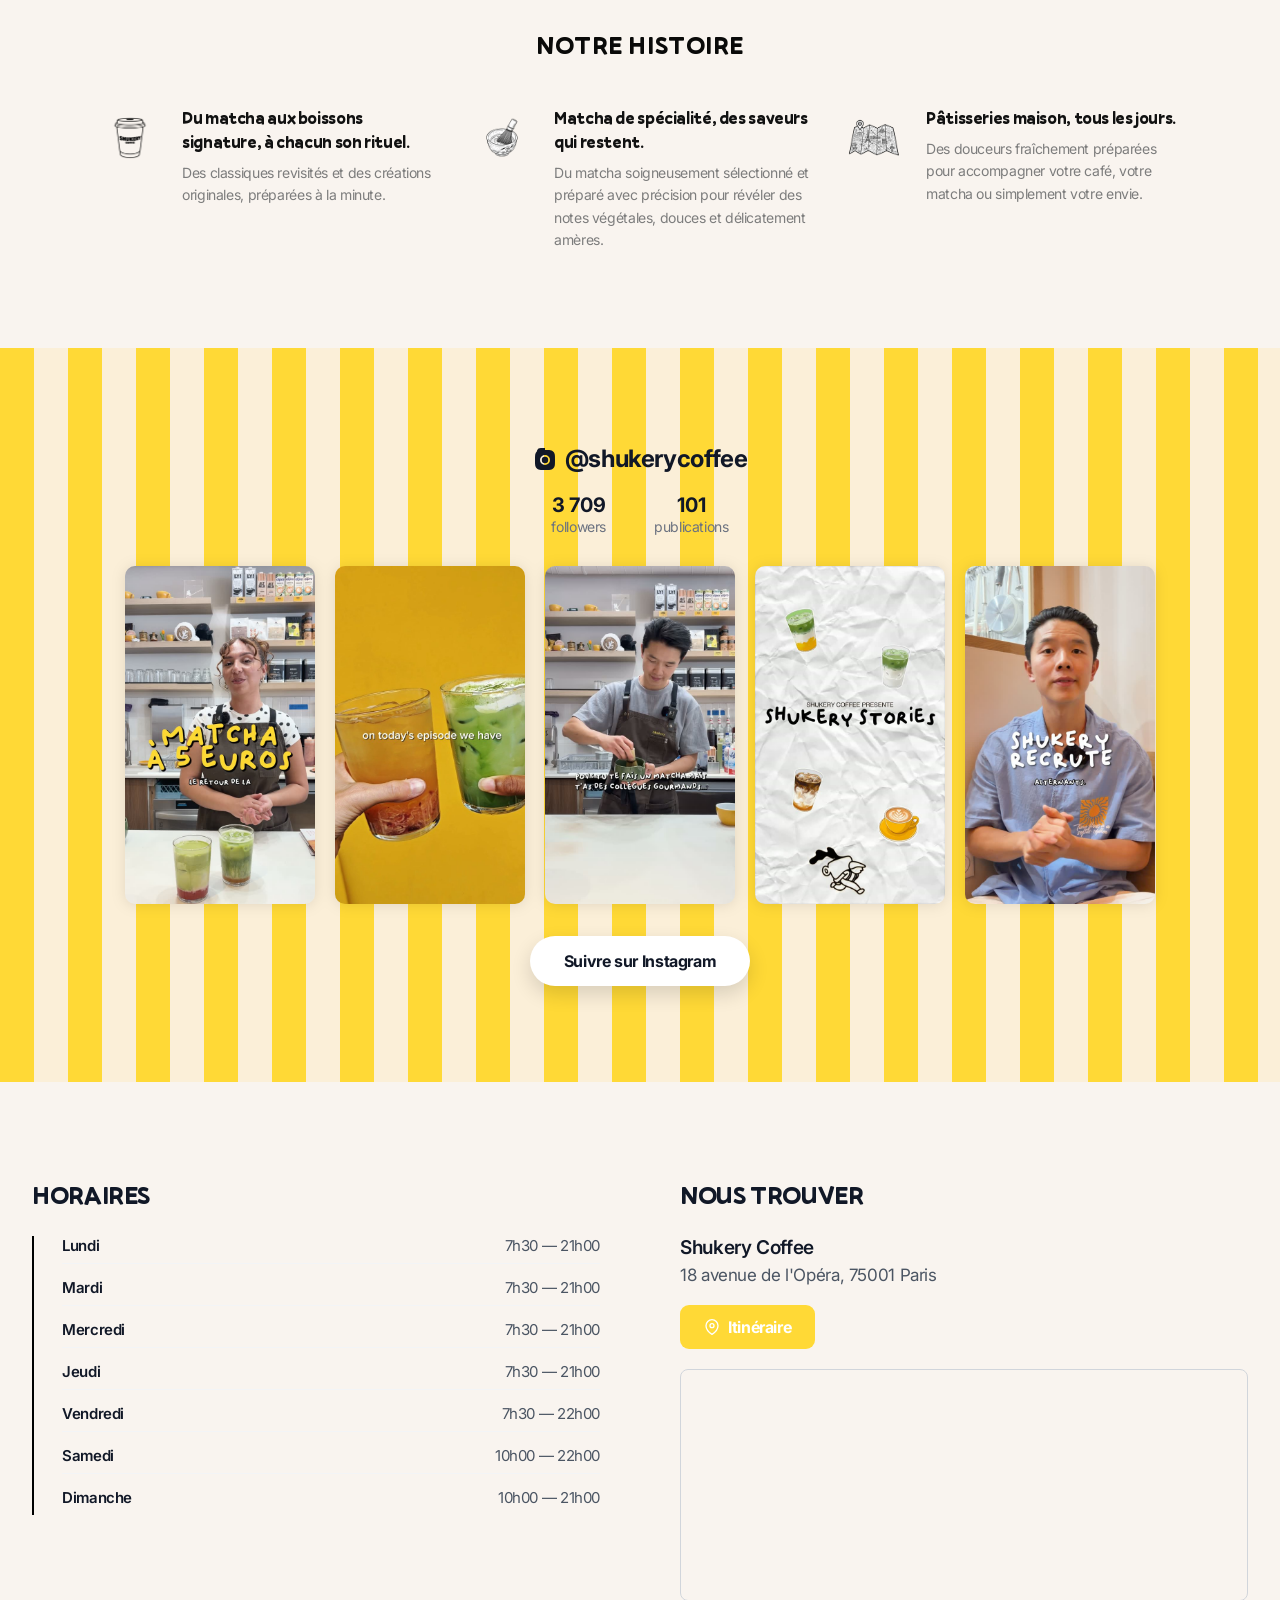
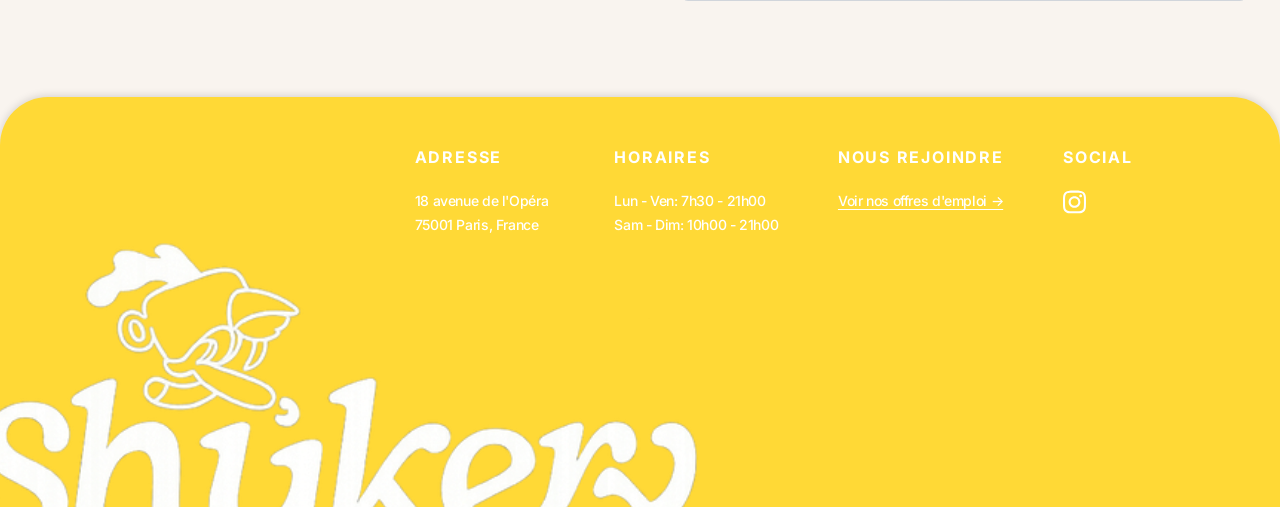
==== commit 10c618ac: "Happy hours + vraies offres + lien maps Shukery + nav sticky - Bandeau Happy Hours fin sous le hero " ====
--- a/index.html
+++ b/index.html
@@ -6,7 +6,7 @@
 	<meta name="viewport" content="width=device-width, initial-scale=1.0">
 	<title>Shukery Coffee — Café de spécialité, Paris</title>
 	<meta name="description" content="Shukery Coffee — café de spécialité et pâtisseries maison, 18 avenue de l'Opéra, Paris.">
-	<link rel="icon" href="data:image/svg+xml,%3Csvg xmlns='http://www.w3.org/2000/svg' viewBox='0 0 48 48'%3E%3Crect width='48' height='48' rx='12' fill='%23FFD936'/%3E%3Cpath d='M12 15h24l-2.6 20A5 5 0 0 1 28.5 39h-9a5 5 0 0 1-4.9-4L12 15Z' fill='%23fff'/%3E%3C/svg%3E">
+	<link rel="icon" type="image/png" href="assets/figma/favicon-shukery.png">
 	<link rel="preconnect" href="https://fonts.googleapis.com">
 	<link rel="preconnect" href="https://fonts.gstatic.com" crossorigin>
 	<link href="https://fonts.googleapis.com/css2?family=Fredoka:wght@500;600;700&family=Inter:wght@400;500;600;700&display=swap" rel="stylesheet">
@@ -70,6 +70,11 @@
 			<div class="sk-hero-dots" id="skHeroDots"></div>
 		</div>
 	</section>
+
+	<!-- ================= BANDEAU HAPPY HOURS ================= -->
+	<div class="sk-happy">
+		<p><b>Happy Hours</b><span class="sk-happy-sep">·</span>Du lundi au vendredi, de 15h à 17h, jusqu'au 28 août&nbsp;: toutes vos boissons à base de matcha sont à <span class="sk-happy-price">5€</span>.</p>
+	</div>
 
 	<!-- ================= MENU ================= -->
 	<section class="sk-menu-teaser" id="carte">
@@ -169,7 +174,7 @@
 				<span class="name">Shukery Coffee</span>
 				<span class="addr">18 avenue de l'Opéra, 75001 Paris</span>
 			</address>
-			<a href="https://www.google.com/maps/search/?api=1&query=18+avenue+de+l%27Op%C3%A9ra%2C+75001+Paris%2C+France" target="_blank" rel="noopener" class="sk-btn sk-btn--yellow-pill">
+			<a href="https://share.google/8jiG8aECyrSMz7OaW" target="_blank" rel="noopener" class="sk-btn sk-btn--yellow-pill">
 				<svg viewBox="0 0 24 24" fill="none" stroke="currentColor" stroke-width="2" stroke-linecap="round" stroke-linejoin="round" style="width:16px;height:16px;"><path d="M21 10c0 7-9 13-9 13s-9-6-9-13a9 9 0 0 1 18 0z"/><circle cx="12" cy="10" r="3"/></svg>
 				Itinéraire
 			</a>
--- a/style.css
+++ b/style.css
@@ -43,7 +43,7 @@
 .sk-btn--white:hover{ box-shadow:0 12px 26px rgba(0,0,0,.2); }
 
 /* HEADER — bannière desktop compacte + watermark abeille */
-.sk-header{ background:#FFD936; position:relative; z-index:20; overflow:hidden; }
+.sk-header{ background:#FFD936; position:sticky; top:0; z-index:30; overflow:hidden; }
 /* Accueil : header transparent en overlay -> prend la couleur de la slide active */
 .sk-header--overlay{ position:absolute; top:0; left:0; right:0; z-index:30; background:transparent; overflow:visible; }
 .sk-header--overlay::before{ display:none; }
@@ -77,6 +77,18 @@
 .sk-hero-slide.is-active{ position:relative; opacity:1; visibility:visible; z-index:2; }
 .sk-hero-slide picture{ display:block; }
 .sk-hero-banner{ display:block; width:100%; height:auto; max-width:1440px; margin:0 auto; }
+
+/* BANDEAU HAPPY HOURS — fine bande promo sous le hero */
+.sk-happy{ background:#31524B; color:#fff; text-align:center; padding:13px 20px; }
+.sk-happy p{ margin:0 auto; max-width:1040px; font-family:'Inter', var(--font); font-size:14.5px; font-weight:500; line-height:1.5; }
+.sk-happy b{ color:#FFD936; font-weight:800; text-transform:uppercase; letter-spacing:.06em; }
+.sk-happy-sep{ margin:0 12px; opacity:.55; }
+.sk-happy-price{ color:#FFD936; font-weight:800; }
+@media (max-width:640px){
+  .sk-happy{ padding:11px 16px; }
+  .sk-happy p{ font-size:12.5px; }
+  .sk-happy-sep{ margin:0 7px; }
+}
 
 /* MENU (teaser photos + link to menu.html) */
 .sk-menu-teaser{ background:#F9F4EF; padding:96px 32px 44px; text-align:center; }
@@ -212,7 +224,7 @@
 .sk-cm-wrap{ max-width:1280px; margin:0 auto; display:grid; grid-template-columns:250px 1fr; align-items:start; }
 
 /* Sidebar catégories */
-.sk-cm-side{ position:sticky; top:24px; align-self:start; padding:40px 24px 56px; }
+.sk-cm-side{ position:sticky; top:96px; align-self:start; padding:40px 24px 56px; }
 .sk-cm-cat{ list-style:none; margin:0 0 26px; padding:0; display:flex; flex-direction:column; gap:4px; }
 .sk-cm-cat a{ display:flex; align-items:center; gap:14px; padding:11px 16px; border-radius:12px; font-family:'Pally Variable','Fredoka',var(--font); font-weight:600; font-size:15px; letter-spacing:.05em; text-transform:uppercase; color:#5a5a56; transition:background .15s ease, color .15s ease; }
 .sk-cm-cat a:hover{ background:#fff; }
@@ -241,7 +253,7 @@
 .sk-cm-grid--6{ grid-template-columns:repeat(3,1fr); }
 .sk-cm-item{ text-align:center; }
 .sk-cm-item img{ width:100%; max-width:150px; height:180px; object-fit:contain; margin:0 auto 14px; filter:drop-shadow(0 12px 16px rgba(0,0,0,.12)); }
-.sk-cm-grid--6 .sk-cm-item img{ max-width:170px; height:150px; object-fit:cover; border-radius:16px; }
+.sk-cm-grid--6 .sk-cm-item img{ max-width:175px; height:165px; object-fit:contain; }
 .sk-cm-item h4{ font-family:'Poppins','Inter',var(--font); font-weight:700; font-size:13.5px; line-height:1.3; text-transform:uppercase; color:#1a1a1a; letter-spacing:-.01em; margin:0 0 6px; }
 .sk-cm-item h4 .accent-green{ color:#31524B; }
 .sk-cm-item h4 .accent-purple{ color:#7346A5; }
@@ -255,12 +267,21 @@
 }
 @media (max-width:860px){
   .sk-cm-wrap{ grid-template-columns:1fr; }
-  .sk-cm-side{ position:static; padding:26px 20px 6px; }
-  .sk-cm-cat{ flex-flow:row wrap; gap:8px; margin-bottom:18px; }
-  .sk-cm-cat a{ padding:8px 14px; font-size:14px; }
-  .sk-cm-main{ border-left:none; border-top:1px solid #e6ddcd; padding:32px 20px 56px; }
+  /* la sidebar disparaît en tant que boîte : ses enfants (catégories + formule)
+     deviennent des lignes de la grille -> la barre catégories peut rester
+     collée en haut pendant tout le défilement de la carte */
+  .sk-cm-side{ display:contents; }
+  .sk-cm-cat{ position:sticky; top:82px; z-index:15; margin:0; padding:11px 16px;
+    flex-direction:row; flex-wrap:nowrap; gap:8px; overflow-x:auto; -webkit-overflow-scrolling:touch;
+    background:#F9F4EF; border-bottom:1px solid #e6ddcd; box-shadow:0 4px 10px rgba(0,0,0,.06);
+    scrollbar-width:none; }
+  .sk-cm-cat::-webkit-scrollbar{ display:none; }
+  .sk-cm-cat a{ padding:8px 14px; font-size:14px; white-space:nowrap; flex:0 0 auto; }
+  .sk-cm-main{ order:1; border-left:none; border-top:1px solid #e6ddcd; padding:28px 20px 56px; }
+  .sk-cm-formule{ order:2; margin:0 20px 40px; }
 }
 @media (max-width:640px){
+  .sk-cm-cat{ top:74px; }
   .sk-cm-grid, .sk-cm-grid--6{ grid-template-columns:1fr 1fr; gap:26px 14px; }
   .sk-cm-item img{ height:150px; }
   .sk-cm-grid--6 .sk-cm-item img{ height:130px; }
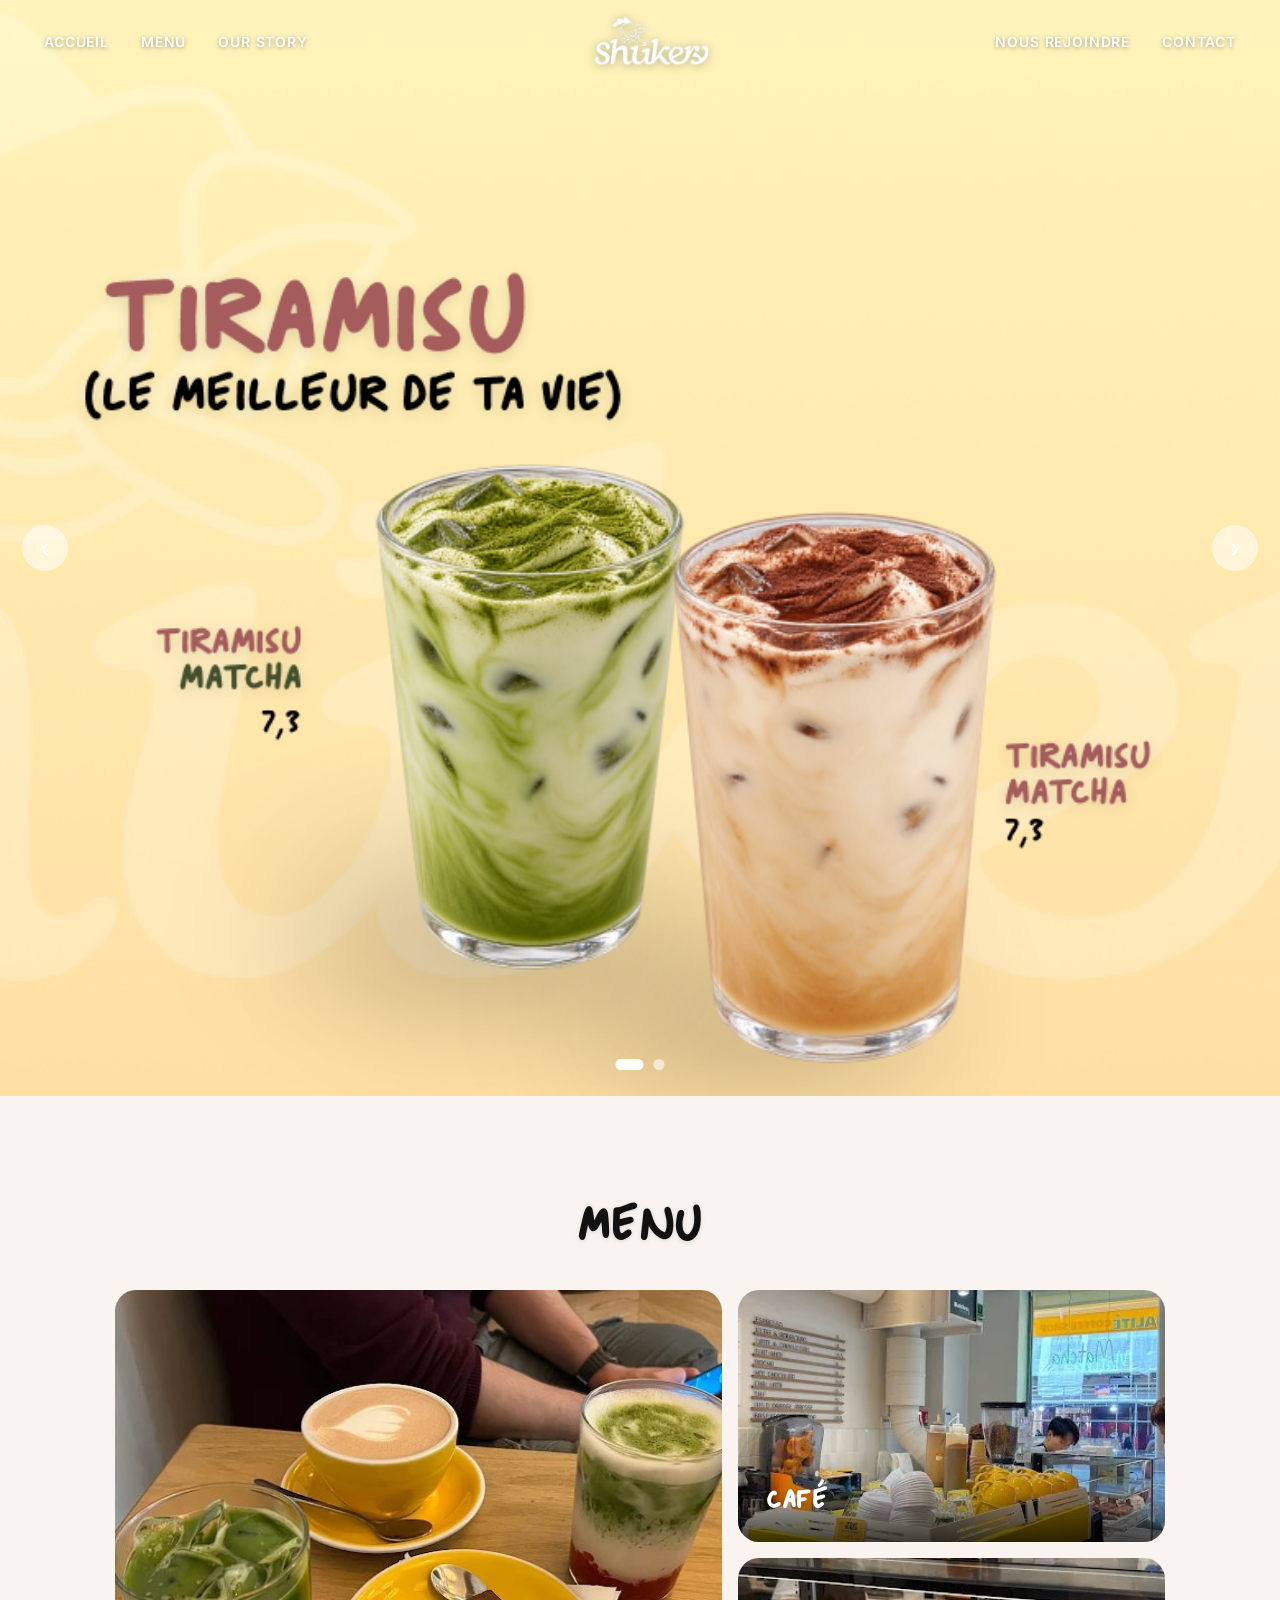
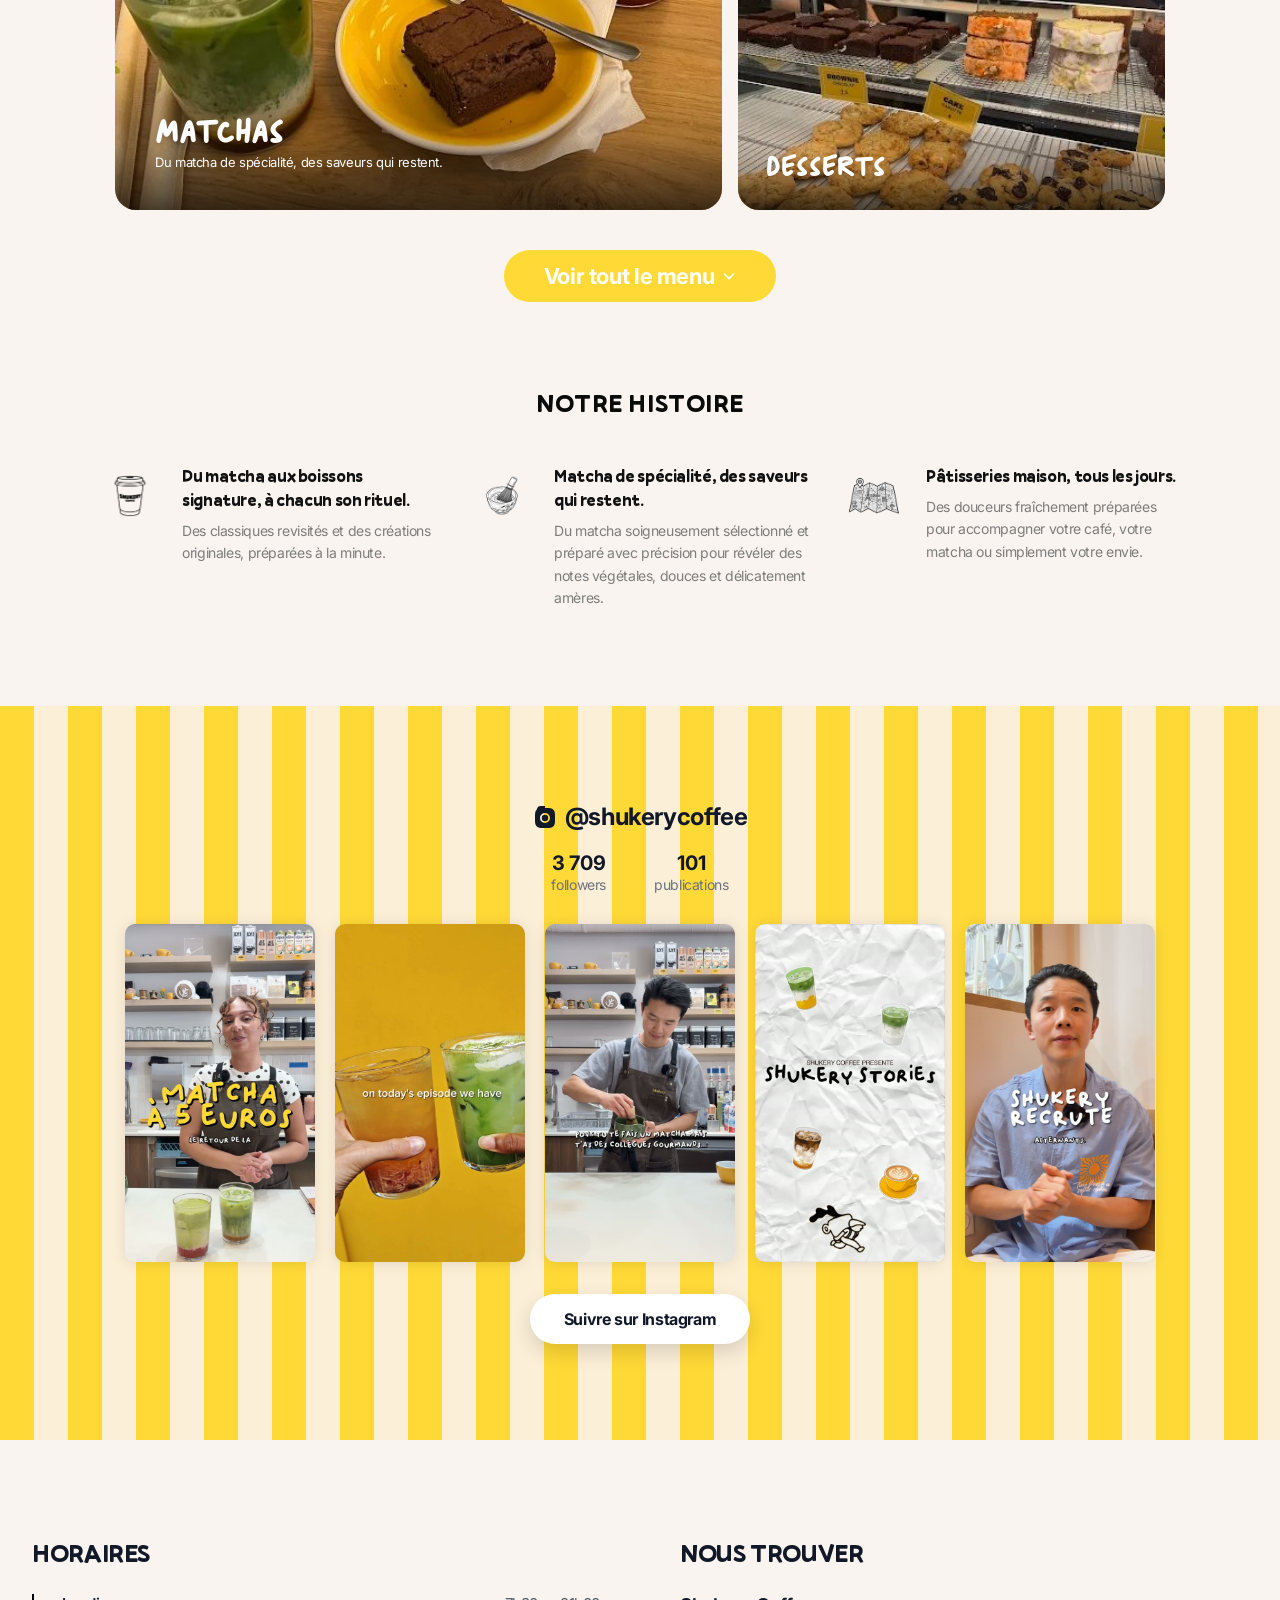
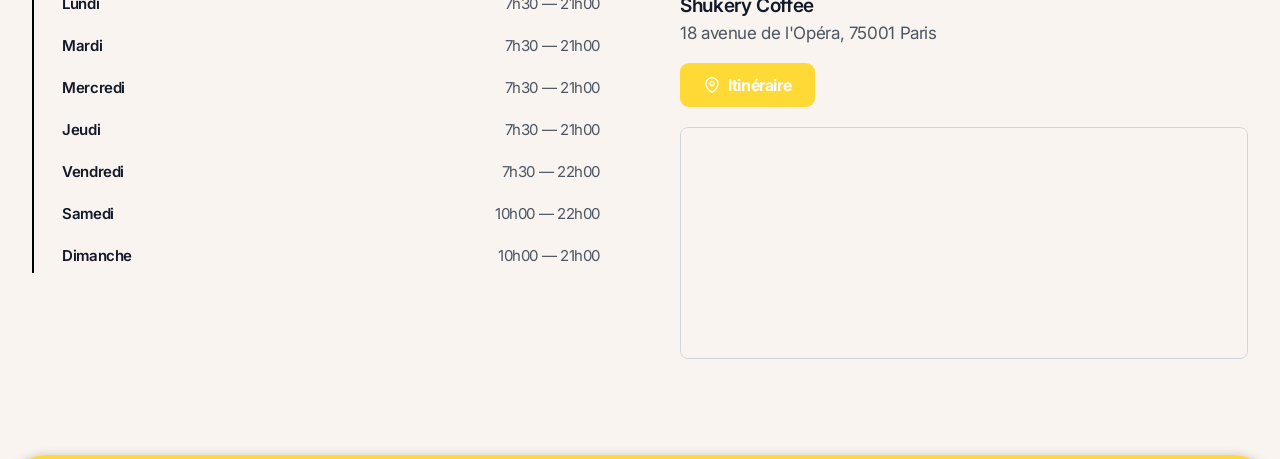
==== commit 79f6e954: "Happy Hours : bandeau deplace sur la page menu uniquement (retire du home)" ====
--- a/index.html
+++ b/index.html
@@ -70,11 +70,6 @@
 			<div class="sk-hero-dots" id="skHeroDots"></div>
 		</div>
 	</section>
-
-	<!-- ================= BANDEAU HAPPY HOURS ================= -->
-	<div class="sk-happy">
-		<p><b>Happy Hours</b><span class="sk-happy-sep">·</span>Du lundi au vendredi, de 15h à 17h, jusqu'au 28 août&nbsp;: toutes vos boissons à base de matcha sont à <span class="sk-happy-price">5€</span>.</p>
-	</div>
 
 	<!-- ================= MENU ================= -->
 	<section class="sk-menu-teaser" id="carte">
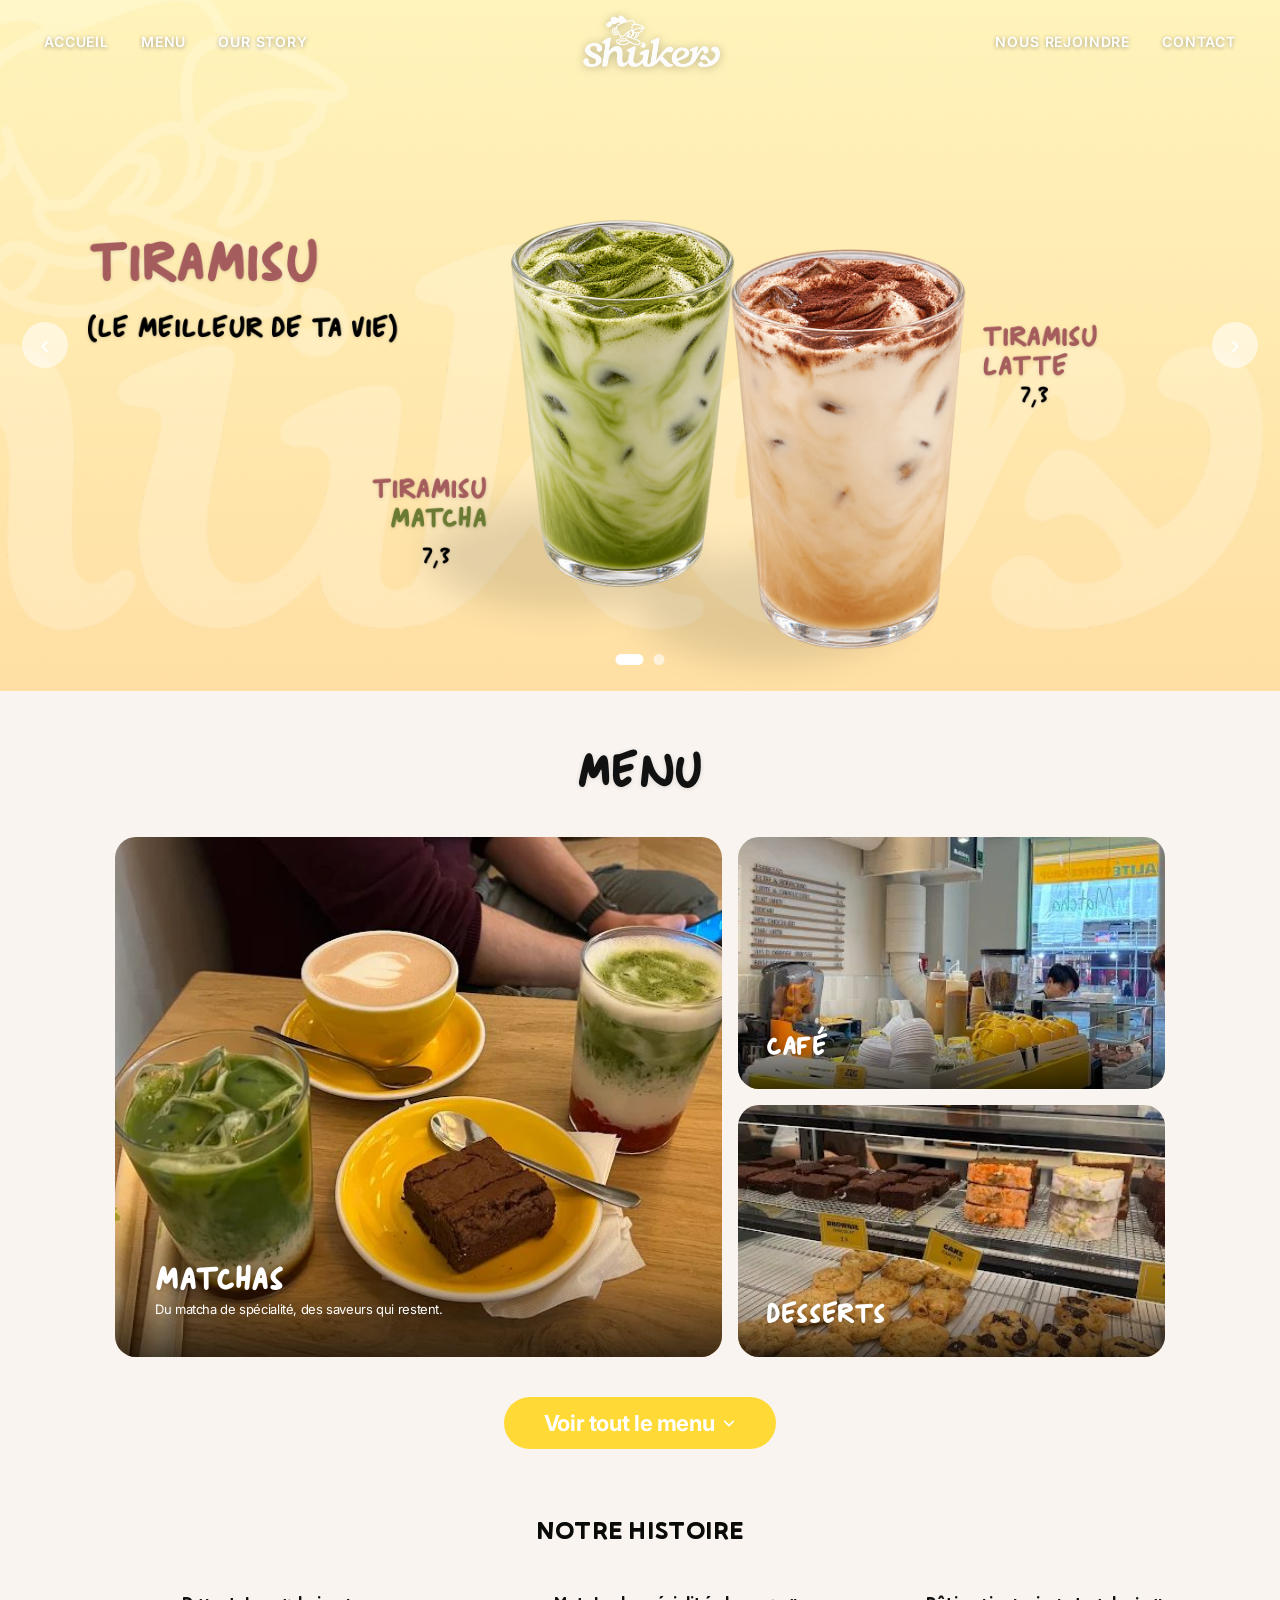
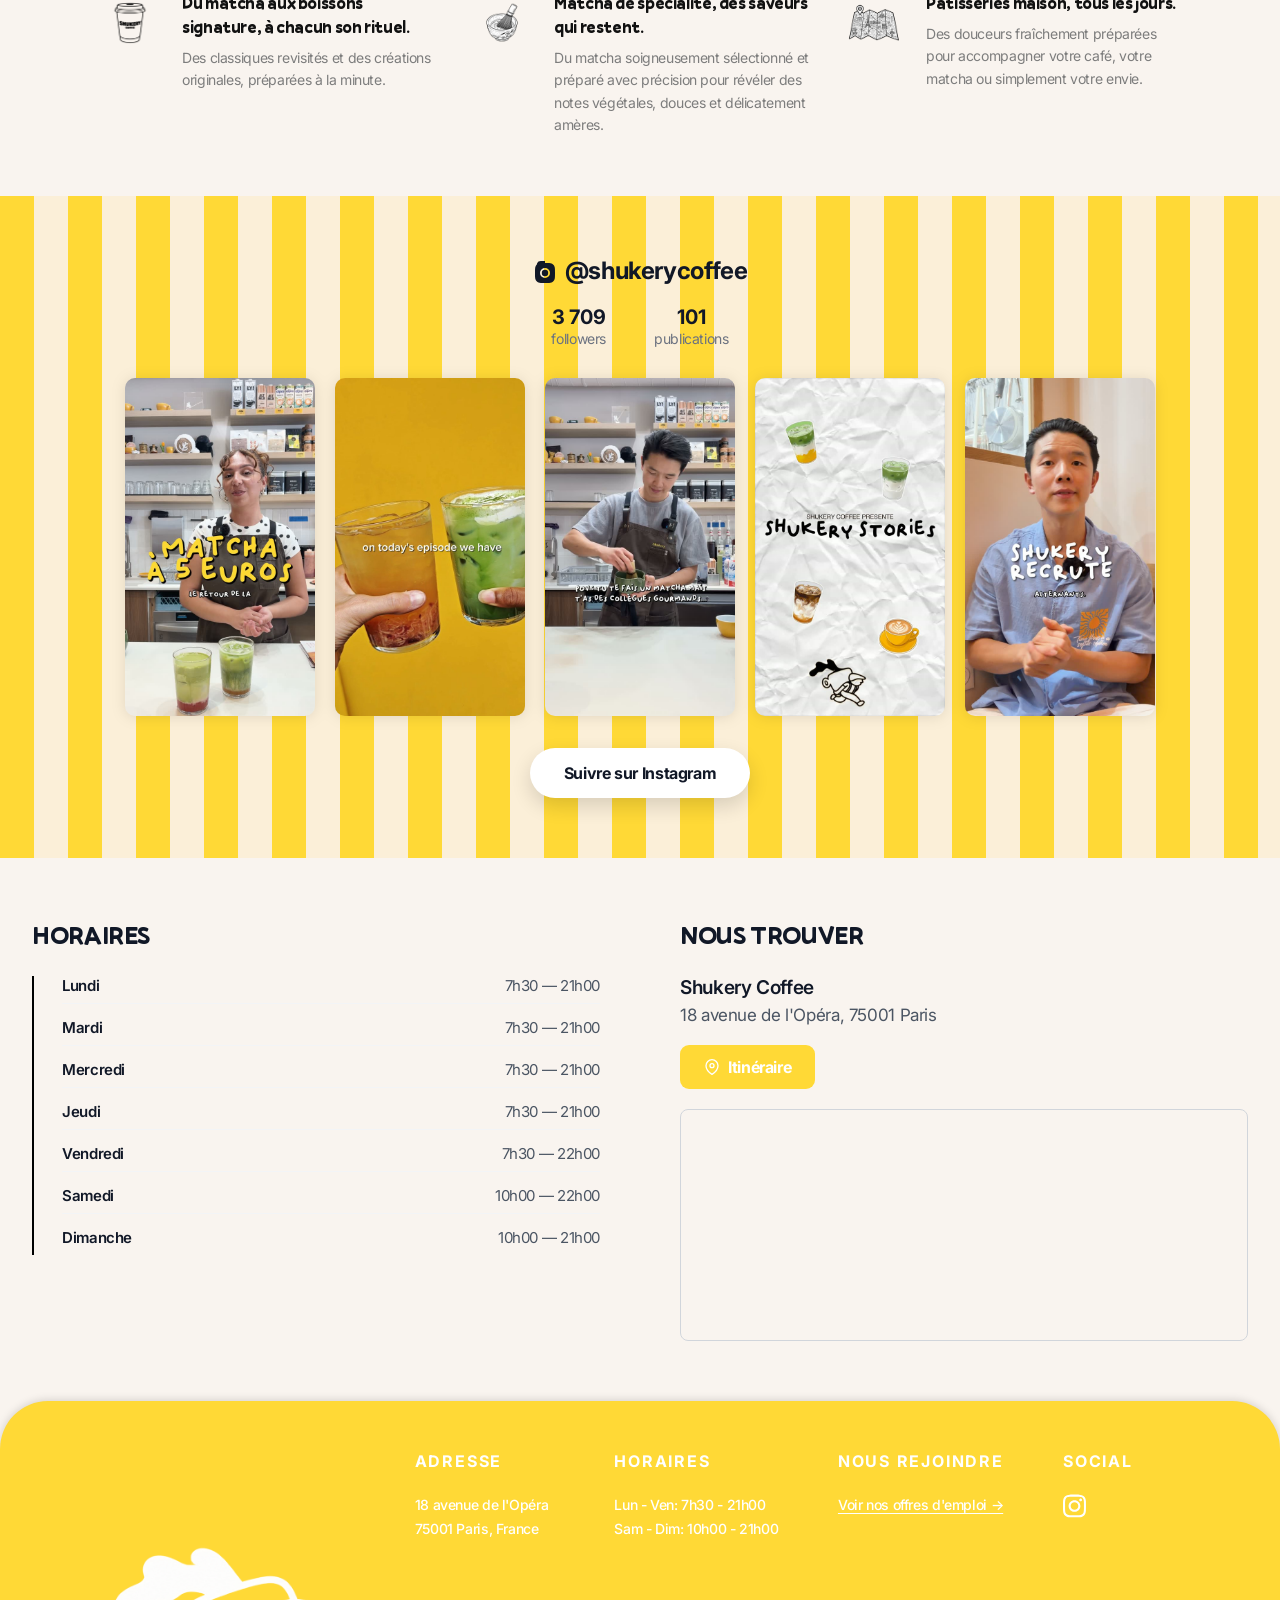
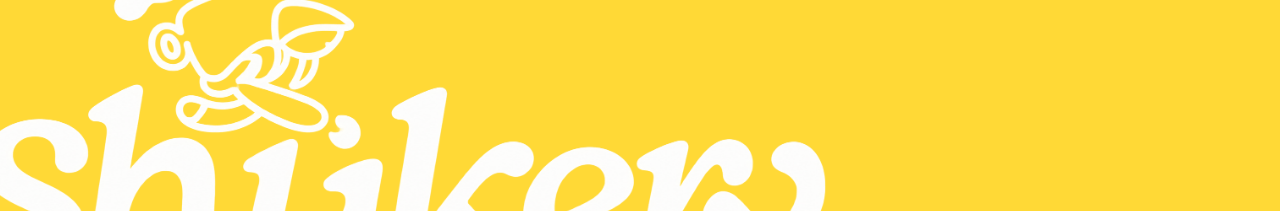
==== commit 1a859cfa: "Accueil : paddings sections reduits + reels Instagram jouables au survol - Reduit l'espace entre le " ====
--- a/index.html
+++ b/index.html
@@ -139,11 +139,31 @@
 				<div><b>101</b><span>publications</span></div>
 			</div>
 			<div class="sk-insta-grid">
-				<a href="https://www.instagram.com/shukerycoffee/" target="_blank" rel="noopener"><img src="assets/figma/bg1.png" alt="Post Instagram Shukery Coffee"></a>
-				<a href="https://www.instagram.com/shukerycoffee/" target="_blank" rel="noopener"><img src="assets/figma/bg2.png" alt="Post Instagram Shukery Coffee"></a>
-				<a href="https://www.instagram.com/shukerycoffee/" target="_blank" rel="noopener"><img src="assets/figma/bg3.png" alt="Post Instagram Shukery Coffee"></a>
-				<a href="https://www.instagram.com/shukerycoffee/" target="_blank" rel="noopener"><img src="assets/figma/bg4.png" alt="Post Instagram Shukery Coffee"></a>
-				<a href="https://www.instagram.com/shukerycoffee/" target="_blank" rel="noopener"><img src="assets/figma/bg5.png" alt="Post Instagram Shukery Coffee"></a>
+				<a class="sk-insta-cell" href="https://www.instagram.com/shukerycoffee/" target="_blank" rel="noopener">
+					<video class="sk-insta-video" muted loop playsinline preload="none" poster="assets/figma/bg1.png">
+						<source src="assets/figma/reels/reel-1.mp4" type="video/mp4">
+					</video>
+				</a>
+				<a class="sk-insta-cell" href="https://www.instagram.com/shukerycoffee/" target="_blank" rel="noopener">
+					<video class="sk-insta-video" muted loop playsinline preload="none" poster="assets/figma/bg2.png">
+						<source src="assets/figma/reels/reel-2.mp4" type="video/mp4">
+					</video>
+				</a>
+				<a class="sk-insta-cell" href="https://www.instagram.com/shukerycoffee/" target="_blank" rel="noopener">
+					<video class="sk-insta-video" muted loop playsinline preload="none" poster="assets/figma/bg3.png">
+						<source src="assets/figma/reels/reel-3.mp4" type="video/mp4">
+					</video>
+				</a>
+				<a class="sk-insta-cell" href="https://www.instagram.com/shukerycoffee/" target="_blank" rel="noopener">
+					<video class="sk-insta-video" muted loop playsinline preload="none" poster="assets/figma/bg4.png">
+						<source src="assets/figma/reels/reel-4.mp4" type="video/mp4">
+					</video>
+				</a>
+				<a class="sk-insta-cell" href="https://www.instagram.com/shukerycoffee/" target="_blank" rel="noopener">
+					<video class="sk-insta-video" muted loop playsinline preload="none" poster="assets/figma/bg5.png">
+						<source src="assets/figma/reels/reel-5.mp4" type="video/mp4">
+					</video>
+				</a>
 			</div>
 			<a href="https://www.instagram.com/shukerycoffee/" target="_blank" rel="noopener" class="sk-btn sk-btn--white">Suivre sur Instagram</a>
 		</div>
--- a/style.css
+++ b/style.css
@@ -91,7 +91,7 @@
 }
 
 /* MENU (teaser photos + link to menu.html) */
-.sk-menu-teaser{ background:#F9F4EF; padding:96px 32px 44px; text-align:center; }
+.sk-menu-teaser{ background:#F9F4EF; padding:48px 32px 40px; text-align:center; }
 .sk-menu-teaser h2{ font-family:'Anitype Journal', 'Fredoka', var(--font); font-weight:400; font-size:clamp(32px,4.5vw,48px); color:#111; text-shadow:0 1px 5px rgba(0,0,0,.12); margin-bottom:40px; }
 .sk-menu-teaser-grid{ max-width:1050px; height:520px; margin:0 auto 40px; display:grid; grid-template-columns:1.42fr 1fr; grid-template-rows:1fr 1fr; gap:16px; }
 .sk-menu-teaser-tile{ position:relative; display:block; border-radius:21px; overflow:hidden; }
@@ -105,7 +105,7 @@
 .sk-menu-teaser-btn{ display:inline-flex; }
 
 /* NOTRE HISTOIRE */
-.sk-histoire{ background:#F9F4EF; padding:40px 0 96px; }
+.sk-histoire{ background:#F9F4EF; padding:24px 0 60px; }
 .sk-histoire h2{ text-align:center; font-size:26px; color:#0a0a09; margin-bottom:44px; letter-spacing:.02em; }
 .sk-histoire-grid{ display:flex; gap:32px; flex-wrap:wrap; justify-content:center; }
 .sk-histoire-item{ display:flex; gap:20px; max-width:340px; flex:1 1 280px; }
@@ -114,7 +114,7 @@
 .sk-histoire-item p{ font-size:14px; color:#7d7d7d; line-height:1.6; margin:0; }
 
 /* HORAIRES / NOUS TROUVER */
-.sk-info{ padding:96px 32px; max-width:1280px; margin:0 auto; display:grid; grid-template-columns:1fr 1fr; gap:80px; }
+.sk-info{ padding:60px 32px; max-width:1280px; margin:0 auto; display:grid; grid-template-columns:1fr 1fr; gap:80px; }
 .sk-info h2{ font-size:26px; text-transform:uppercase; color:#111827; margin-bottom:24px; }
 .sk-hours{ list-style:none; margin:0; padding:0; border-left:2px solid #000; padding-left:28px; display:flex; flex-direction:column; gap:14px; }
 .sk-hours li{ display:flex; justify-content:space-between; border-bottom:1px solid #f3f4f6; padding-bottom:8px; font-size:15px; }
@@ -128,7 +128,7 @@
 .sk-map-embed iframe{ display:block; width:100%; height:230px; border:0; }
 
 /* INSTAGRAM */
-.sk-insta{ position:relative; padding:96px 32px; overflow:hidden;
+.sk-insta{ position:relative; padding:60px 32px; overflow:hidden;
   background-image: repeating-linear-gradient(90deg, #FFD936 0 34px, #FBEFD8 34px 68px); }
 .sk-insta-inner{ position:relative; z-index:1; max-width:1120px; margin:0 auto; display:flex; flex-direction:column; align-items:center; }
 .sk-insta-handle{ display:flex; align-items:center; gap:8px; font-size:24px; font-weight:700; color:#111827; margin-bottom:6px; font-family:'Inter', var(--font); }
@@ -140,12 +140,12 @@
 .sk-insta-stats span{ font-size:14px; color:#6b7280; }
 .sk-insta-grid{ display:grid; grid-template-columns:repeat(5, minmax(0,190px)); justify-content:center; gap:20px; margin-bottom:32px; filter:drop-shadow(0 1px 7px rgba(0,0,0,.1)); width:100%; }
 .sk-insta-grid a{ display:block; width:100%; aspect-ratio:9/16; border-radius:10px; overflow:hidden; }
-.sk-insta-grid img{ display:block; width:100%; height:100%; object-fit:cover; }
+.sk-insta-grid img, .sk-insta-grid video{ display:block; width:100%; height:100%; object-fit:cover; background:#eee; }
 .sk-insta-grid-placeholder{ display:none; }
 
 /* FOOTER */
 .sk-footer{ position:relative; background:#FFD936; border-radius:48px 48px 0 0; padding:50px 6% 0; overflow:hidden; box-shadow:0 -1px 9px rgba(0,0,0,.15); min-height:410px; }
-.sk-footer-illus{ position:absolute; left:-3%; bottom:-13%; width:min(58%,800px); height:auto; max-width:none; pointer-events:none; }
+.sk-footer-illus{ position:absolute; left:-3%; bottom:-14%; width:min(68%,940px); height:auto; max-width:none; pointer-events:none; }
 .sk-footer-cols{ position:relative; z-index:1; margin-left:auto; width:70%; display:flex; justify-content:space-between; gap:24px; }
 .sk-footer-col{ width:auto; min-width:140px; }
 .sk-footer-col h4{ font-size:16px; letter-spacing:.11em; text-transform:uppercase; color:#fff; margin-bottom:22px; font-family:'Inter', var(--font); font-weight:700; }
